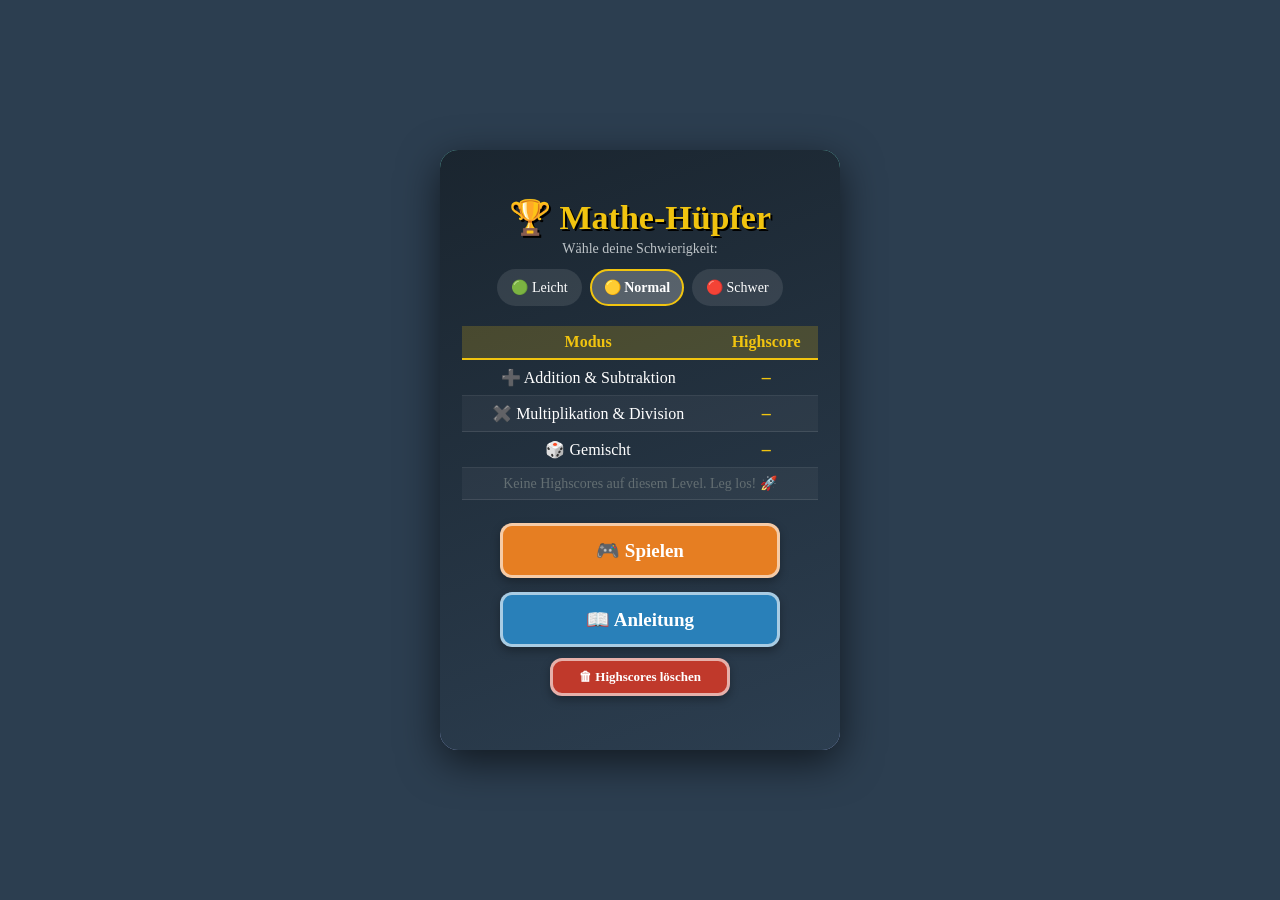
==== mathe_hüpfer/index.html @ 477cc4c4 "Update index.html" ====
<!DOCTYPE html>
<html lang="de">
<head>
    <meta charset="UTF-8">
    <meta name="viewport" content="width=device-width, initial-scale=1.0, maximum-scale=1.0, user-scalable=no">
    <meta name="theme-color" content="#f1c40f">
    <meta name="apple-mobile-web-app-capable" content="yes">
    <meta name="apple-mobile-web-app-status-bar-style" content="black-translucent">
    <meta name="apple-mobile-web-app-title" content="Mathe-Hüpfer">
    
    <link rel="manifest" href="manifest.json">
    <link rel="apple-touch-icon" href="mathe_jump.png">
    
    <!-- HIER IST DAS NEUE FAVICON -->
    <link rel="icon" type="image/png" href="mathe_jump.png">
    
    <title>Mathe-Hüpfer</title>
    <!-- ... danach kommt dein <style>-Block ... -->
    <style>
        * { box-sizing: border-box; margin: 0; padding: 0; }
        body {
            background: #2c3e50;
            display: flex; justify-content: center; align-items: center;
            min-height: 100vh;
            font-family: 'Comic Sans MS', cursive;
            touch-action: none; overflow: hidden;
        }
        #app {
            position: relative; width: 400px; height: 600px;
            border-radius: 18px; overflow: hidden;
            box-shadow: 0 12px 40px rgba(0,0,0,0.6);
        }
        canvas {
            position: absolute; top: 0; left: 0;
            background: linear-gradient(to bottom, #74ebd5, #9face6);
        }

        /* ── Seiten ── */
        .page {
            position: absolute; top: 0; left: 0;
            width: 100%; height: 100%;
            display: none; flex-direction: column;
            justify-content: center; align-items: center;
            text-align: center; padding: 22px;
            z-index: 30; color: white;
        }
        .page.active { display: flex; }
        .page-bg { background: linear-gradient(160deg, #1a252f 0%, #2c3e50 100%); }
        .page-overlay { background: rgba(0,0,0,0.88); }

        /* ── Typografie ── */
        h1 { font-size: 34px; color: #f1c40f; text-shadow: 2px 2px 0 #000; margin-bottom: 4px; }
        h2 { font-size: 26px; color: #f1c40f; text-shadow: 2px 2px 0 #000; margin-bottom: 10px; }
        .subtitle { font-size: 14px; color: #bdc3c7; margin-bottom: 12px; }

        /* ── Buttons ── */
        .btn {
            display: block; width: 100%; max-width: 280px;
            padding: 13px 20px; font-size: 19px;
            font-family: inherit; font-weight: bold;
            color: white; border: 3px solid rgba(255,255,255,0.6);
            border-radius: 12px; cursor: pointer; margin: 7px auto;
            box-shadow: 0 4px 10px rgba(0,0,0,0.3);
            transition: transform 0.1s, opacity 0.1s;
        }
        .btn:active { transform: scale(0.95); opacity: 0.85; }
        .btn-green  { background: #27ae60; }
        .btn-blue   { background: #2980b9; }
        .btn-purple { background: #8e44ad; }
        .btn-orange { background: #e67e22; }
        .btn-gray   { background: #636e72; font-size: 15px; padding: 10px 20px; }
        .btn-red    { background: #c0392b; }

        /* ── Schwierigkeitsgrad ── */
        .diff-selector {
            display: flex; justify-content: center; gap: 8px; margin-bottom: 15px;
        }
        .btn-diff {
            background: rgba(255,255,255,0.1); border: 2px solid transparent;
            color: white; padding: 8px 12px; border-radius: 20px; font-family: inherit;
            font-size: 14px; cursor: pointer; transition: 0.2s;
        }
        .btn-diff.active { background: rgba(255,255,255,0.25); border-color: #f1c40f; font-weight: bold; }

        /* ── HUD im Spiel ── */
        #hud {
            position: absolute; top: 0; left: 0; right: 0;
            display: none; justify-content: space-between; align-items: center;
            padding: 8px 14px; z-index: 20;
            background: rgba(0,0,0,0.25);
            color: white; font-size: 16px; font-weight: bold;
            text-shadow: 1px 1px 0 rgba(0,0,0,0.5);
        }
        #hud button {
            background: rgba(0,0,0,0.3); border: 2px solid white;
            color: white; font-family: inherit; font-size: 13px;
            padding: 4px 10px; border-radius: 8px; cursor: pointer;
        }
        #gadgetToast {
            position: absolute; bottom: 14px; left: 50%;
            transform: translateX(-50%);
            font-size: 22px; background: rgba(0,0,0,0.45);
            padding: 5px 16px; border-radius: 20px;
            color: white; white-space: nowrap;
            display: none; z-index: 25;
        }

        /* ── Mainpage Highscore ── */
        .hs-table {
            width: 100%; border-collapse: collapse;
            font-size: 16px; margin: 5px 0 16px 0;
        }
        .hs-table th {
            background: rgba(241,196,15,0.2);
            color: #f1c40f; padding: 7px; border-bottom: 2px solid #f1c40f;
        }
        .hs-table td { padding: 7px 5px; border-bottom: 1px solid rgba(255,255,255,0.1); }
        .hs-table tr:nth-child(even) td { background: rgba(255,255,255,0.04); }
        .hs-rank { color: #f1c40f; font-weight: bold; font-size: 18px; }
        .no-score { color: #636e72; font-size: 14px; padding: 10px 0; }

        /* ── Anleitung ── */
        .rule-box {
            background: rgba(255,255,255,0.08);
            border-radius: 10px; padding: 10px 14px;
            margin: 6px 0; font-size: 14px; line-height: 1.75;
            text-align: left; width: 100%;
        }
        .rule-box b { color: #f1c40f; }
        .gadget-grid {
            display: grid; grid-template-columns: 1fr 1fr;
            gap: 3px 10px; font-size: 13px; margin-top: 5px;
        }
    </style>
</head>
<body>
<div id="app">
    <canvas id="gameCanvas" width="400" height="600"></canvas>

    <!-- ═══════════════════════════════
         SEITE 1 – MAINPAGE / HIGHSCORE
    ═══════════════════════════════ -->
    <div id="pageMain" class="page page-bg active">
        <h1>🏆 Mathe-Hüpfer</h1>
        <p class="subtitle">Wähle deine Schwierigkeit:</p>

        <!-- SCHWIERIGKEITS-WAHL -->
        <div class="diff-selector">
            <button id="btnEasy" class="btn-diff" onclick="changeDiff('easy')">🟢 Leicht</button>
            <button id="btnNormal" class="btn-diff active" onclick="changeDiff('normal')">🟡 Normal</button>
            <button id="btnHard" class="btn-diff" onclick="changeDiff('hard')">🔴 Schwer</button>
        </div>

        <table class="hs-table">
            <thead>
                <tr>
                    <th>Modus</th>
                    <th>Highscore</th>
                </tr>
            </thead>
            <tbody id="hsBody"></tbody>
        </table>

        <button class="btn btn-orange" onclick="showPage('pageMenu')">🎮 Spielen</button>
        <button class="btn btn-blue"   onclick="showPage('pageHelp')">📖 Anleitung</button>
        <button class="btn btn-red"    onclick="clearHighscores()" style="font-size:13px;padding:8px;max-width:180px;margin-top:4px;">🗑 Highscores löschen</button>
    </div>

    <!-- ═══════════════════════════════
         SEITE 2 – MODUS-AUSWAHL
    ═══════════════════════════════ -->
    <div id="pageMenu" class="page page-overlay">
        <h2>Was möchtest<br>du üben?</h2>
        <button class="btn btn-green"  onclick="startGame('addsub')">➕ Addition &amp; Subtraktion</button>
        <button class="btn btn-blue"   onclick="startGame('muldiv')">✖️ Multiplikation &amp; Division</button>
        <button class="btn btn-purple" onclick="startGame('mixed')">🎲 Gemischt</button>
        <button class="btn btn-gray"   onclick="showPage('pageMain')">⬅ Zurück</button>
    </div>

    <!-- ═══════════════════════════════
         SEITE 3 – ANLEITUNG
    ═══════════════════════════════ -->
    <div id="pageHelp" class="page page-overlay">
        <h2>📖 Spielanleitung</h2>
        <div class="rule-box">
            <b>So geht's:</b><br>
            Hüpfe auf die Plattform mit der <b>richtigen Antwort</b>!<br>
            Falsche Plattformen <b>brechen weg</b>.<br>
            ⬅️ ➡️ Tasten oder Finger zum Steuern.
        </div>
        <div class="rule-box">
            <b>Gadgets:</b>
            <div class="gadget-grid">
                <div>🚀 Rakete – hoch fliegen</div>
                <div>🌀 Feder – Riesensprung</div>
                <div>🛡️ Schild – ein Fehler ok</div>
                <div>⭐ Stern – 2× Punkte</div>
                <div>❄️ Zeitlupe – mehr Zeit</div>
                <div>⚠️ Gadgets auf <b>falschen</b> Plattformen gehen verloren!</div>
            </div>
        </div>
        <div class="rule-box" style="font-size:13px;">
            <b>Wolken ☁️</b> sind sichere Plattformen ohne Rechnung.<br>
            <b>Schutzschild 🛡️</b> rettet dich einmal vor einer falschen Plattform.
        </div>
        <button class="btn btn-gray" onclick="showPage('pageMain')">⬅ Zurück</button>
    </div>

    <!-- ═══════════════════════════════
         SEITE 4 – SPIEL HUD
    ═══════════════════════════════ -->
    <div id="hud">
        <button onclick="pauseToMain()">⬅ Menü</button>
        <span id="hudScore">Höhe: 0</span>
        <span id="hudHigh">⭐ 0</span>
    </div>
    <div id="gadgetToast"></div>

    <!-- ═══════════════════════════════
         SEITE 5 – GAME OVER
    ═══════════════════════════════ -->
    <div id="pageGameOver" class="page page-overlay" style="display:none;">
        <h2 style="color:#e74c3c;">Oh nein! 😢</h2>
        <p style="font-size:15px;color:#bdc3c7;">Die Plattform ist zerbrochen.</p>
        <p id="goScore" style="font-size:28px;font-weight:bold;margin:10px 0;">Höhe: 0</p>
        <p id="goHigh"  style="font-size:16px;color:#f1c40f;margin-bottom:14px;"></p>
        <button class="btn btn-orange" onclick="restartGame()">🔄 Nochmal</button>
        <button class="btn btn-gray"   onclick="pauseToMain()">⬅ Zum Menü</button>
    </div>
</div>

<script>
// ══════════════════════════════════════════════
// PWA Service Worker registrieren
// ══════════════════════════════════════════════
if('serviceWorker' in navigator) {
    navigator.serviceWorker.register('./sw.js').catch(()=>{});
}

// ══════════════════════════════════════════════
// PHYSIK & SCHWIERIGKEIT
// ══════════════════════════════════════════════
const DIFF_SETTINGS = {
    easy:   { g: 0.25, j: -9,   s: -15, r: -18, ms: 8 },    // Entspricht dem alten "Schwer"
    normal: { g: 0.35, j: -10.5, s: -17, r: -22, ms: 10 },  // Schön knackig
    hard:   { g: 0.45, j: -12,   s: -19, r: -26, ms: 12 }   // Sehr schnell!
};

let currentDifficulty = 'normal';
let BASE_GRAVITY = DIFF_SETTINGS.normal.g;
let JUMP = DIFF_SETTINGS.normal.j;
let SPRING = DIFF_SETTINGS.normal.s;
let ROCKET_SPD = DIFF_SETTINGS.normal.r;
let MOVE_SPEED = DIFF_SETTINGS.normal.ms;

function changeDiff(diff) {
    currentDifficulty = diff;
    document.querySelectorAll('.btn-diff').forEach(b => b.classList.remove('active'));
    document.getElementById('btn' + diff.charAt(0).toUpperCase() + diff.slice(1)).classList.add('active');
    
    BASE_GRAVITY = DIFF_SETTINGS[diff].g;
    JUMP = DIFF_SETTINGS[diff].j;
    SPRING = DIFF_SETTINGS[diff].s;
    ROCKET_SPD = DIFF_SETTINGS[diff].r;
    MOVE_SPEED = DIFF_SETTINGS[diff].ms;

    renderHighscores();
}

// ══════════════════════════════════════════════
// NAVIGATION
// ══════════════════════════════════════════════
const PAGES = ['pageMain','pageMenu','pageHelp'];
function showPage(id) {
    PAGES.forEach(p => {
        const el = document.getElementById(p);
        el.style.display = 'none';
        el.classList.remove('active');
    });
    const target = document.getElementById(id);
    target.style.display = 'flex';
    target.classList.add('active');
    if(id === 'pageMain') renderHighscores();
}

// ══════════════════════════════════════════════
// HIGHSCORE (mit Schwierigkeitsgrad!)
// ══════════════════════════════════════════════
const HS_MODES = {
    addsub: '➕ Addition & Subtraktion',
    muldiv: '✖️ Multiplikation & Division',
    mixed:  '🎲 Gemischt'
};
function getHS(mode, diff) { return parseInt(localStorage.getItem(`hs_${mode}_${diff}`)||'0'); }
function setHS(mode, diff, val) { localStorage.setItem(`hs_${mode}_${diff}`, val); }

function renderHighscores() {
    const tbody = document.getElementById('hsBody');
    tbody.innerHTML = '';
    let any = false;
    const medals = ['🥇','🥈','🥉'];
    let i = 0;

    Object.entries(HS_MODES).forEach(([mode, label]) => {
        const hs = getHS(mode, currentDifficulty);
        const tr = document.createElement('tr');
        tr.innerHTML = `
            <td>${label}</td>
            <td class="hs-rank">${hs > 0 ? medals[i]+' '+hs : '–'}</td>`;
        tbody.appendChild(tr);
        if(hs > 0) any = true;
        i++;
    });
    if(!any) {
        const tr = document.createElement('tr');
        tr.innerHTML = `<td colspan="2" class="no-score">Keine Highscores auf diesem Level. Leg los! 🚀</td>`;
        tbody.appendChild(tr);
    }
}

function clearHighscores() {
    if(confirm('Alle Highscores auf allen Schwierigkeiten wirklich löschen?')) {
        Object.keys(HS_MODES).forEach(mode => {
            ['easy','normal','hard'].forEach(diff => localStorage.removeItem(`hs_${mode}_${diff}`));
        });
        renderHighscores();
    }
}

// ══════════════════════════════════════════════
// AUDIO
// ══════════════════════════════════════════════
const audioCtx = new (window.AudioContext || window.webkitAudioContext)();
function playSound(type) {
    if(audioCtx.state==='suspended') audioCtx.resume();
    const osc=audioCtx.createOscillator(), gain=audioCtx.createGain();
    osc.connect(gain); gain.connect(audioCtx.destination);
    const t=audioCtx.currentTime;
    const s=(o,f0,f1,dur,wave='sine',vol=0.2)=>{
        osc.type=wave;osc.frequency.setValueAtTime(f0,t);
        osc.frequency.exponentialRampToValueAtTime(f1,t+dur);
        gain.gain.setValueAtTime(vol,t);gain.gain.exponentialRampToValueAtTime(0.01,t+dur);
        osc.start();osc.stop(t+dur);
    };
    if(type==='jump')   s('sine',400,800,0.1);
    else if(type==='break')  s('sawtooth',150,30,0.2,undefined,0.3);
    else if(type==='spring') s('square',300,900,0.3);
    else if(type==='rocket') s('sawtooth',100,600,1.2,undefined,0.4);
    else if(type==='shield') s('sine',500,900,0.3);
    else if(type==='star')   s('sine',800,1200,0.15);
    else if(type==='slow')   { osc.type='sine';osc.frequency.setValueAtTime(300,t);osc.frequency.linearRampToValueAtTime(100,t+0.5);gain.gain.setValueAtTime(0.2,t);gain.gain.exponentialRampToValueAtTime(0.01,t+0.5);osc.start();osc.stop(t+0.5);}
}

// ══════════════════════════════════════════════
// SPIEL
// ══════════════════════════════════════════════
const canvas = document.getElementById('gameCanvas');
const ctx = canvas.getContext('2d');
const hud = document.getElementById('hud');
const hudScore = document.getElementById('hudScore');
const hudHigh = document.getElementById('hudHigh');
const toast = document.getElementById('gadgetToast');
const pageGO = document.getElementById('pageGameOver');

let gameRunning=false, currentMode='mixed';
let score=0, highScore=0;
let multi=1, shield=false, slow=false, slowT=0, starT=0;
let player={x:200,y:300,r:12,vy:0,state:'normal',timer:0};
let targetX=200, platforms=[];
const PW=90, PH=50; // Platform Width/Height

// Farbpalette für bunte Plattformen
const COLORS = [
    { fill: '#ffb8b8', stroke: '#e84118' }, // Pastellrot / Dunkelrot
    { fill: '#c7ecee', stroke: '#0984e3' }, // Pastellblau / Dunkelblau
    { fill: '#badc58', stroke: '#6ab04c' }, // Pastellgrün / Dunkelgrün
    { fill: '#f8c291', stroke: '#e55039' }, // Pastellorange / Orange
    { fill: '#e056fd', stroke: '#be2edd' }, // Pastelllila / Dunkellila
    { fill: '#f6e58d', stroke: '#f0932b' }  // Pastellgelb / Senfgelb
];

const GADGETS=[
    {id:'rocket',emoji:'🚀',chance:0.06},
    {id:'spring',emoji:'🌀',chance:0.12},
    {id:'shield',emoji:'🛡️',chance:0.10},
    {id:'star',  emoji:'⭐',chance:0.08},
    {id:'slow',  emoji:'❄️',chance:0.08},
];
function pickGadget(){let r=Math.random(),acc=0;for(let g of GADGETS){acc+=g.chance;if(r<acc)return g.id;}return null;}
function rnd(a,b){return Math.floor(Math.random()*(b-a+1))+a;}

function genProblem(){
    let a,b,ans,eq,op;
    const ops=currentMode==='addsub'?['+','-']:currentMode==='muldiv'?['*','÷']:['+','-','*','÷'];
    op=ops[Math.floor(Math.random()*ops.length)];
    if(op==='+'){a=rnd(10,50);b=rnd(10,50);ans=a+b;eq=`${a} + ${b}`;}
    else if(op==='-'){a=rnd(20,100);b=rnd(5,a-1);ans=a-b;eq=`${a} - ${b}`;}
    else if(op==='*'){a=rnd(2,10);b=rnd(2,10);ans=a*b;eq=`${a} × ${b}`;}
    else{b=rnd(2,10);ans=rnd(2,10);a=b*ans;eq=`${a} ÷ ${b}`;}
    let w;do{w=ans+rnd(1,5)*(Math.random()>0.5?1:-1);}while(w<0||w===ans);
    return{eq,ans,w};
}

function createFloor(y){
    if(Math.random()<0.15){
        platforms.push({x:rnd(80,230),y,type:'cloud',item:null});
    } else {
        const p=genProblem();
        const opts=[p.ans,p.w].sort(()=>Math.random()-0.5);
        const x1=rnd(10,110), x2=rnd(200,300);
        
        // Zufällige Farbe für diese Ebene wählen (beide Plattformen bekommen die gleiche Farbe)
        const colorStyle = COLORS[Math.floor(Math.random() * COLORS.length)];
        
        platforms.push({x:x1,y,type:'math',correct:opts[0]===p.ans,eq:p.eq,ans:opts[0],broken:false,item:pickGadget(), color: colorStyle});
        platforms.push({x:x2,y,type:'math',correct:opts[1]===p.ans,eq:p.eq,ans:opts[1],broken:false,item:pickGadget(), color: colorStyle});
    }
}

function initPlatforms(){
    platforms=[];
    platforms.push({x:155,y:550,type:'cloud',item:null});
    for(let i=1;i<7;i++) createFloor(550-i*115);
}

function showToast(txt){
    toast.innerText=txt; toast.style.display='block';
    clearTimeout(toast._t);
    toast._t=setTimeout(()=>toast.style.display='none',2000);
}

function activateGadget(id){
    if(id==='rocket'){playSound('rocket');player.state='rocket';player.timer=80;showToast('🚀 Rakete!');}
    else if(id==='spring'){playSound('spring');player.vy=SPRING;showToast('🌀 Superfeder!');}
    else if(id==='shield'){playSound('shield');shield=true;showToast('🛡️ Schutzschild!');}
    else if(id==='star'){playSound('star');multi=2;starT=300;showToast('⭐ 2× Punkte!');}
    else if(id==='slow'){playSound('slow');slow=true;slowT=180;showToast('❄️ Zeitlupe!');}
}

// Tastatur & Touch
const keys={};
window.addEventListener('keydown',e=>keys[e.key]=true);
window.addEventListener('keyup',e=>keys[e.key]=false);
canvas.addEventListener('mousemove',e=>{targetX=e.clientX-canvas.getBoundingClientRect().left;});
canvas.addEventListener('touchmove',e=>{e.preventDefault();targetX=e.touches[0].clientX-canvas.getBoundingClientRect().left;},{passive:false});

let rawHeight = 0; 

function update(){
    if(!gameRunning) return;
    const gravity = slow ? BASE_GRAVITY*0.45 : BASE_GRAVITY;
    const ms      = slow ? MOVE_SPEED*0.6 : MOVE_SPEED;

    if(keys['ArrowLeft']||keys['a'])  targetX -= ms;
    if(keys['ArrowRight']||keys['d']) targetX += ms;

    if(slowT>0){slowT--;if(slowT<=0)slow=false;}
    if(starT>0){starT--;if(starT<=0)multi=1;}

    if(player.state==='rocket'){
        player.vy=ROCKET_SPD; player.timer--;
        if(player.timer<=0){player.state='normal';player.vy=JUMP;}
    } else {
        player.vy+=gravity;
    }

    player.x += (targetX-player.x)*0.2;
    if(player.x > canvas.width+player.r){player.x=-player.r; targetX=player.x;}
    if(player.x < -player.r){player.x=canvas.width+player.r; targetX=player.x;}
    player.y += player.vy;

    // Kollision
    if(player.vy>0 && player.state!=='rocket'){
        let hit=null;
        for(const p of platforms){
            if(p.broken) continue;
            const onX = player.x > p.x-(player.r/2) && player.x < p.x+PW+(player.r/2);
            const onY = player.y+player.r >= p.y && player.y+player.r <= p.y+18;
            if(onX&&onY){hit=p;break;}
        }
        if(hit){
            if(hit.type==='cloud'||hit.correct){
                if(hit.item){activateGadget(hit.item);hit.item=null;}
                else{playSound('jump');player.vy=JUMP;}
                player.y=hit.y-player.r;
            } else {
                if(shield){
                    shield=false;playSound('shield');
                    player.vy=JUMP;player.y=hit.y-player.r;
                    hit.broken=true;showToast('🛡️ Schutzschild benutzt!');
                } else {
                    playSound('break');hit.broken=true;
                }
            }
        }
    }

    // Kamera scrollt wenn Spieler über Mitte
    const mid = canvas.height/2;
    if(player.y < mid){
        const diff = mid - player.y;
        player.y = mid;
        rawHeight += diff;
        score = Math.floor(rawHeight / 20) * multi;
        hudScore.innerText = 'Höhe: '+score;
        if(score > highScore) {
            highScore = score;
            hudHigh.innerText = '⭐ '+highScore;
        }
        platforms.forEach(p=>p.y+=diff);
    }

    platforms = platforms.filter(p=>p.y < canvas.height+60);
    if(platforms[platforms.length-1].y > 100) createFloor(platforms[platforms.length-1].y-115);

    // Game Over
    if(player.y > canvas.height){
        gameRunning=false;
        const prev = getHS(currentMode, currentDifficulty);
        if(score > prev) setHS(currentMode, currentDifficulty, score);
        document.getElementById('goScore').innerText = 'Erreichte Höhe: '+score;
        document.getElementById('goHigh').innerText  = score>prev ? '🎉 Neuer Highscore!' : 'Highscore: '+Math.max(score,prev);
        pageGO.style.display='flex';
        hud.style.display='none';
        toast.style.display='none';
    }
}

function drawGadgetIcon(p){
    if(!p.item) return;
    const g=GADGETS.find(g=>g.id===p.item);
    if(!g) return;
    ctx.font='17px serif'; ctx.textAlign='center';
    ctx.fillText(g.emoji, p.x+PW/2, p.y-6);
}

function draw(){
    ctx.clearRect(0,0,canvas.width,canvas.height);

    if(slow){ctx.fillStyle='rgba(100,180,255,0.07)';ctx.fillRect(0,0,canvas.width,canvas.height);}
    if(shield){ctx.strokeStyle='rgba(255,215,0,0.55)';ctx.lineWidth=8;ctx.strokeRect(4,4,canvas.width-8,canvas.height-8);}
    if(multi>1){ctx.strokeStyle='rgba(255,140,0,0.55)';ctx.lineWidth=8;ctx.strokeRect(4,4,canvas.width-8,canvas.height-8);}

    for(const p of platforms){
        if(p.broken){
            ctx.fillStyle='rgba(231,76,60,0.45)';
            ctx.fillRect(p.x,p.y+10,PW/2-2,PH);
            ctx.fillRect(p.x+PW/2+2,p.y+20,PW/2-2,PH);
            continue;
        }
        if(p.type==='cloud'){
            ctx.fillStyle='rgba(255,255,255,0.92)';
            ctx.beginPath();
            ctx.arc(p.x+15,p.y+20,18,0,Math.PI*2);
            ctx.arc(p.x+45,p.y+10,22,0,Math.PI*2);
            ctx.arc(p.x+75,p.y+20,18,0,Math.PI*2);
            ctx.fill();
        } else {
            // Nutze die Farbe aus dem Plattform-Objekt
            ctx.fillStyle = p.color ? p.color.fill : '#f8c291';
            ctx.beginPath();
            if(ctx.roundRect)ctx.roundRect(p.x,p.y,PW,PH,8); else ctx.rect(p.x,p.y,PW,PH);
            ctx.fill();
            ctx.lineWidth=3; 
            ctx.strokeStyle = p.color ? p.color.stroke : '#e55039'; 
            ctx.stroke();
            
            // Textfarbe bleibt dunkel für guten Kontrast
            ctx.fillStyle='#2c3e50'; ctx.font='bold 15px Comic Sans MS'; ctx.textAlign='center';
            ctx.fillText(p.eq, p.x+PW/2, p.y+19);
            // Ergebnis in der entsprechenden Rand-Farbe oder dunkelrot
            ctx.fillStyle= p.color ? p.color.stroke : '#c0392b'; 
            ctx.font='bold 19px Comic Sans MS';
            ctx.fillText('= '+p.ans, p.x+PW/2, p.y+41);
        }
        drawGadgetIcon(p);
    }

    if(gameRunning){
        if(shield){
            ctx.beginPath();ctx.arc(player.x,player.y,player.r+9,0,Math.PI*2);
            ctx.fillStyle='rgba(255,215,0,0.22)';ctx.fill();
            ctx.strokeStyle='gold';ctx.lineWidth=2;ctx.stroke();
        }
        if(multi>1){
            ctx.beginPath();ctx.arc(player.x,player.y,player.r+9,0,Math.PI*2);
            ctx.fillStyle='rgba(255,140,0,0.22)';ctx.fill();
        }
        ctx.fillStyle = player.state==='rocket' ? '#f1c40f' : '#38ada9';
        ctx.beginPath();ctx.arc(player.x,player.y,player.r,0,Math.PI*2);ctx.fill();
        ctx.lineWidth=2;ctx.strokeStyle='#fff';ctx.stroke();
        if(player.state==='rocket'){
            ctx.fillStyle='#e55039';ctx.beginPath();
            ctx.moveTo(player.x-6,player.y+player.r);
            ctx.lineTo(player.x, player.y+player.r+rnd(14,24));
            ctx.lineTo(player.x+6,player.y+player.r);ctx.fill();
        }
    }
    requestAnimationFrame(()=>{update();draw();});
}

// ══════════════════════════════════════════════
// SPIELSTEUERUNG
// ══════════════════════════════════════════════
function startGame(mode){
    if(audioCtx.state==='suspended') audioCtx.resume();
    currentMode = mode;
    highScore   = getHS(mode, currentDifficulty);
    PAGES.forEach(p=>document.getElementById(p).style.display='none');
    pageGO.style.display='none';
    hud.style.display='flex';
    hudHigh.innerText='⭐ '+highScore;
    rawHeight=0; score=0; multi=1; shield=false; slow=false; slowT=0; starT=0;
    player={x:200,y:300,r:12,vy:0,state:'normal',timer:0};
    targetX=200;
    for(let k in keys) keys[k]=false;
    initPlatforms();
    gameRunning=true;
}

function restartGame(){
    pageGO.style.display='none';
    startGame(currentMode);
}

function pauseToMain(){
    gameRunning=false;
    hud.style.display='none';
    pageGO.style.display='none';
    toast.style.display='none';
    showPage('pageMain');
}

document.body.addEventListener('click',()=>{if(audioCtx.state==='suspended')audioCtx.resume();},{once:true});
document.body.addEventListener('touchstart',()=>{if(audioCtx.state==='suspended')audioCtx.resume();},{once:true});

// Init
changeDiff('normal'); // Startet standardmäßig auf "Normal"
draw();
</script>
</body>
</html>
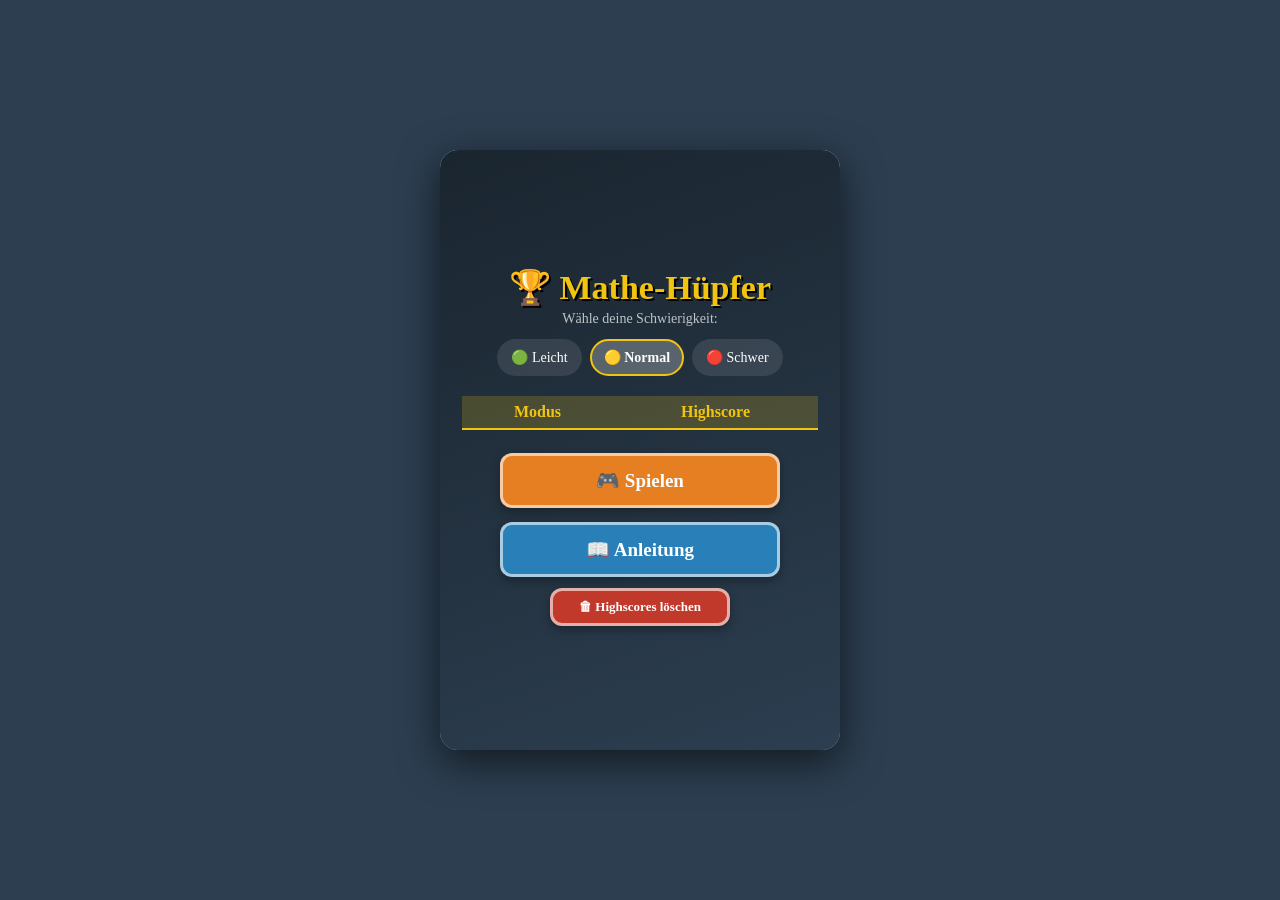
==== commit 293af214: "Update index.html" ====
--- a/mathe_hüpfer/index.html
+++ b/mathe_hüpfer/index.html
@@ -241,9 +241,9 @@
 // PHYSIK & SCHWIERIGKEIT
 // ══════════════════════════════════════════════
 const DIFF_SETTINGS = {
-    easy:   { g: 0.25, j: -9,   s: -15, r: -18, ms: 8 },    // Entspricht dem alten "Schwer"
-    normal: { g: 0.35, j: -10.5, s: -17, r: -22, ms: 10 },  // Schön knackig
-    hard:   { g: 0.45, j: -12,   s: -19, r: -26, ms: 12 }   // Sehr schnell!
+    easy:   { g: 0.15, j: -7,  s: -11.5, r: -12, ms: 5 },    // Entspricht dem alten "Schwer"
+    normal: { g: 0.20, j: -8,  s: -13.5, r: -15, ms: 6.5 }  // Schön knackig
+    hard:   { g: 0.35, j: -10.5, s: -17, r: -22, ms: 10 }   // Sehr schnell!
 };
 
 let currentDifficulty = 'normal';
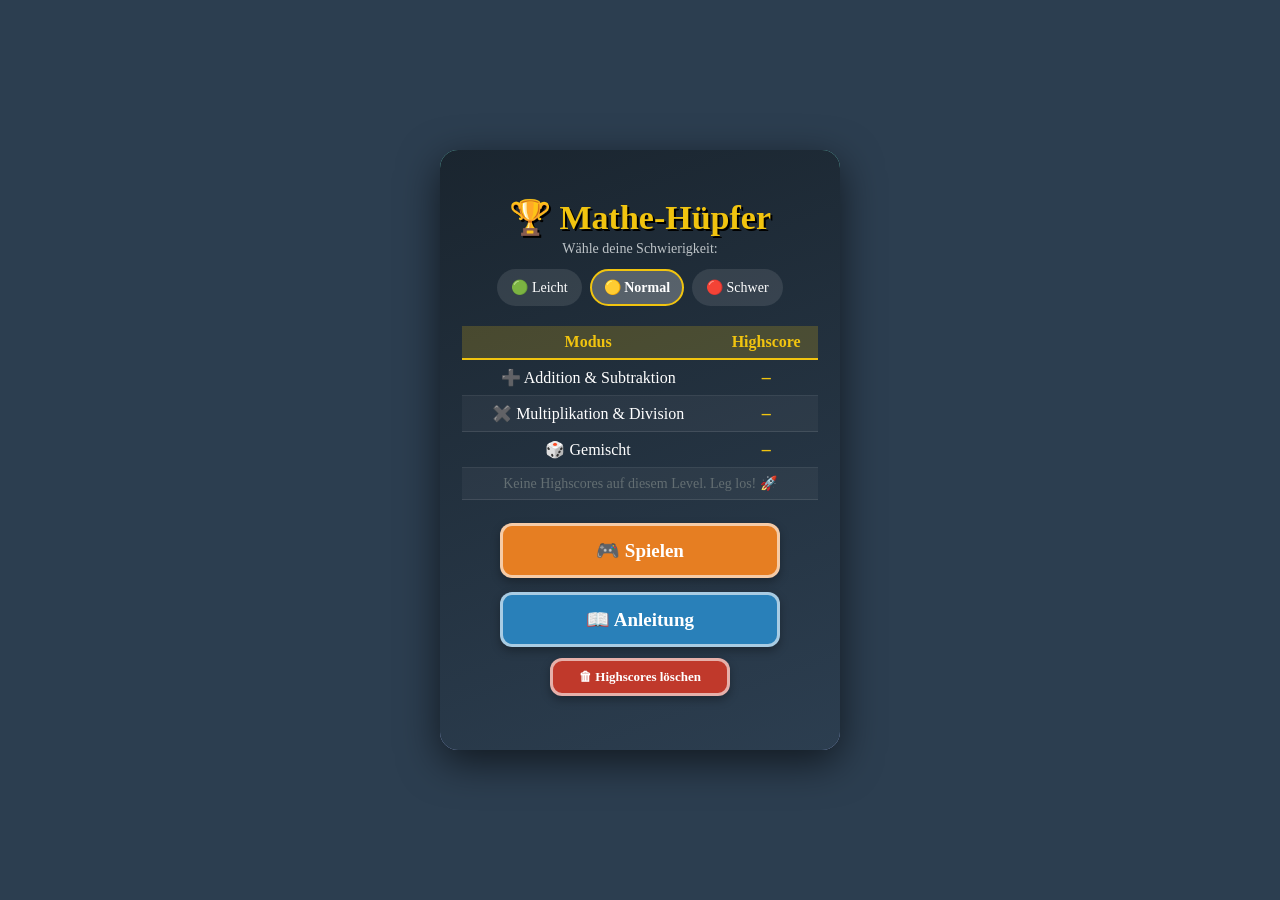
==== commit 48964ab2: "Update index.html" ====
--- a/mathe_hüpfer/index.html
+++ b/mathe_hüpfer/index.html
@@ -242,7 +242,7 @@
 // ══════════════════════════════════════════════
 const DIFF_SETTINGS = {
     easy:   { g: 0.15, j: -7,  s: -11.5, r: -12, ms: 5 },    // Entspricht dem alten "Schwer"
-    normal: { g: 0.20, j: -8,  s: -13.5, r: -15, ms: 6.5 }  // Schön knackig
+    normal: { g: 0.20, j: -8,  s: -13.5, r: -15, ms: 6.5 },  // Schön knackig
     hard:   { g: 0.35, j: -10.5, s: -17, r: -22, ms: 10 }   // Sehr schnell!
 };
 
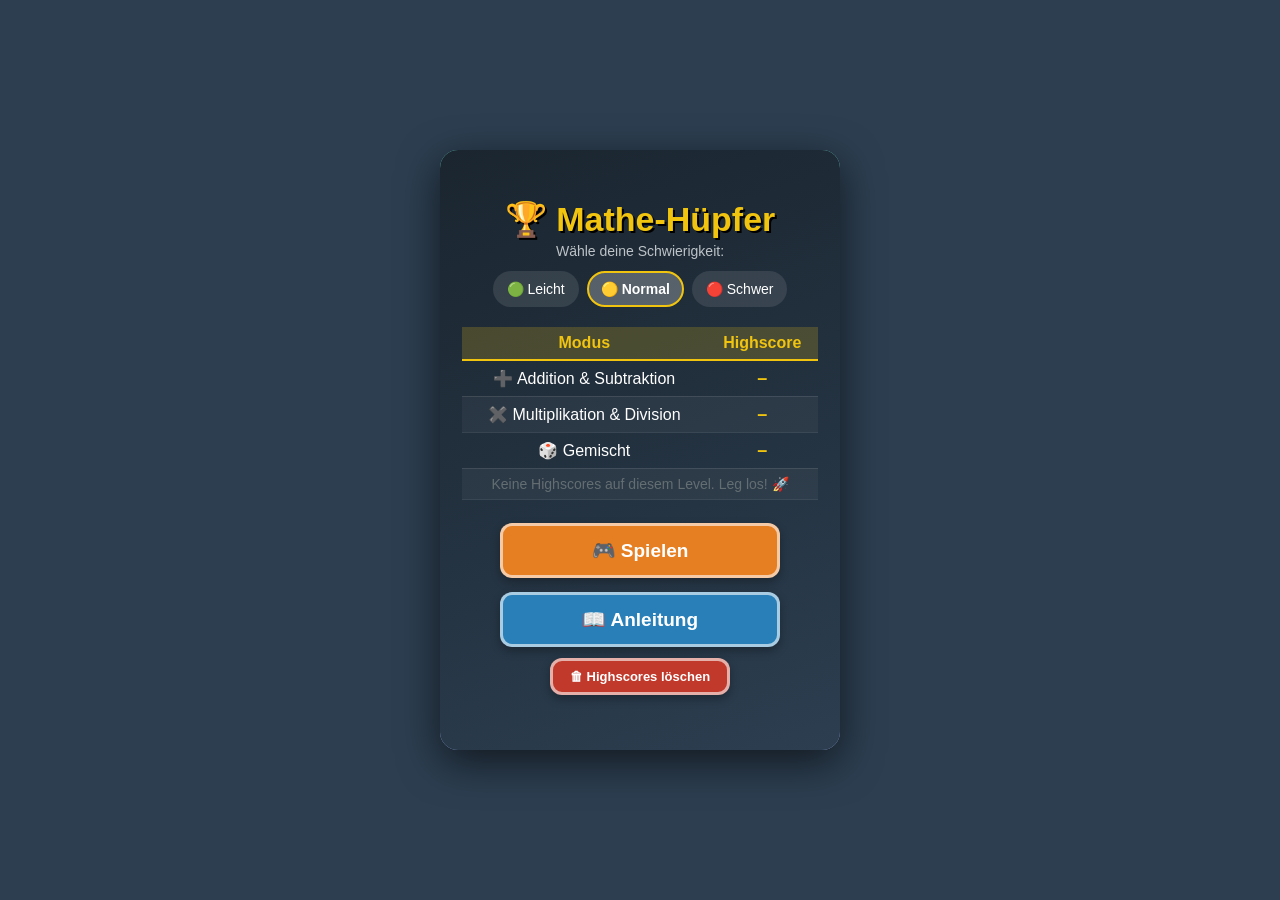
==== commit 2af8d229: "Update index.html" ====
--- a/mathe_hüpfer/index.html
+++ b/mathe_hüpfer/index.html
@@ -22,7 +22,7 @@
             background: #2c3e50;
             display: flex; justify-content: center; align-items: center;
             min-height: 100vh;
-            font-family: 'Comic Sans MS', cursive;
+            font-family: 'Comic Sans MS', 'Chalkboard SE', 'Marker Felt', 'Comic Neue', sans-serif;
             touch-action: none; overflow: hidden;
         }
         #app {
@@ -566,11 +566,11 @@
             ctx.stroke();
             
             // Textfarbe bleibt dunkel für guten Kontrast
-            ctx.fillStyle='#2c3e50'; ctx.font='bold 15px Comic Sans MS'; ctx.textAlign='center';
+            ctx.fillStyle='#2c3e50'; ctx.font="bold 15px 'Comic Sans MS', 'Chalkboard SE', 'Marker Felt', sans-serif"; ctx.textAlign='center';
             ctx.fillText(p.eq, p.x+PW/2, p.y+19);
             // Ergebnis in der entsprechenden Rand-Farbe oder dunkelrot
             ctx.fillStyle= p.color ? p.color.stroke : '#c0392b'; 
-            ctx.font='bold 19px Comic Sans MS';
+            ctx.font="bold 19px 'Comic Sans MS', 'Chalkboard SE', 'Marker Felt', sans-serif";
             ctx.fillText('= '+p.ans, p.x+PW/2, p.y+41);
         }
         drawGadgetIcon(p);
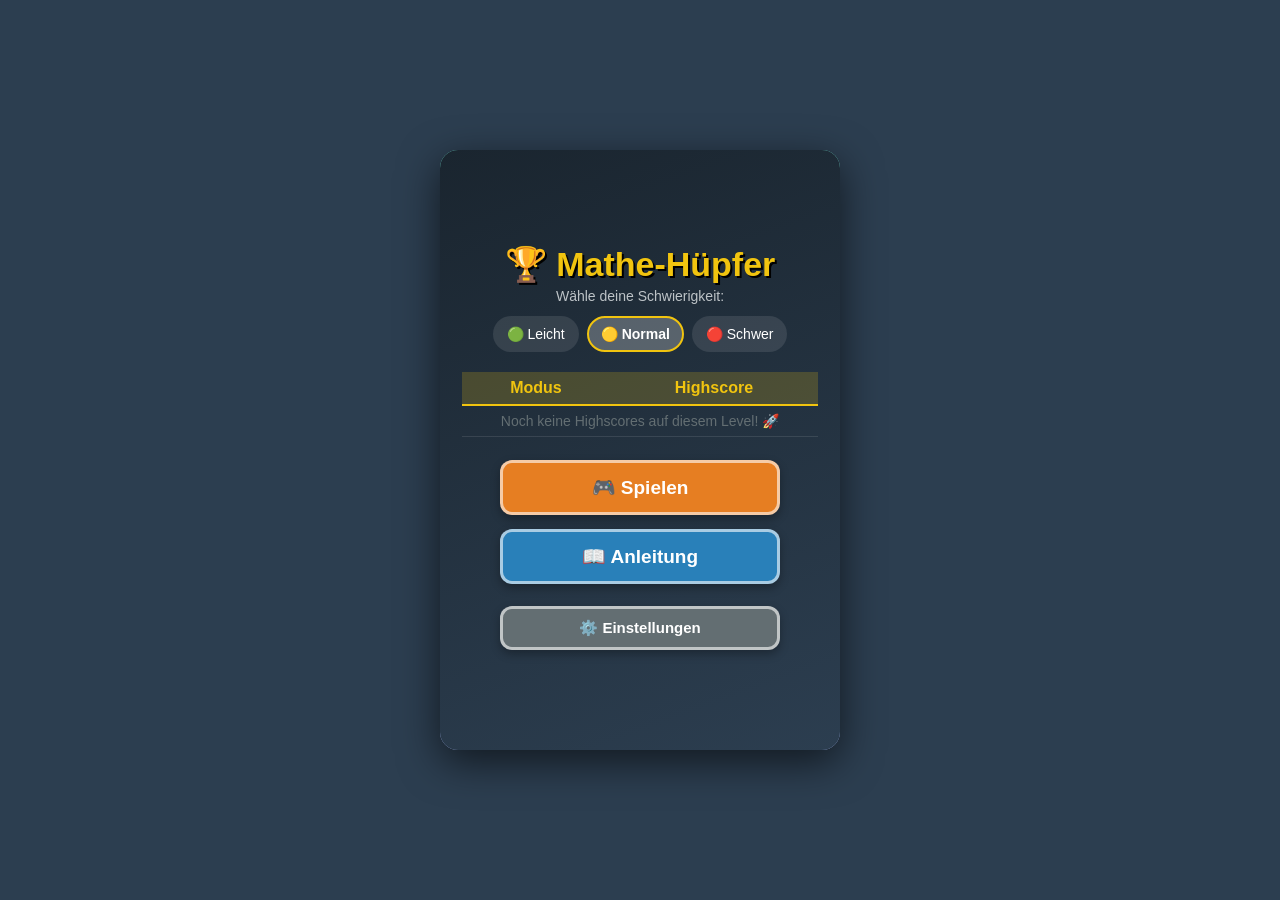
==== commit 8f34ed3f: "Update index.html" ====
--- a/mathe_hüpfer/index.html
+++ b/mathe_hüpfer/index.html
@@ -7,15 +7,10 @@
     <meta name="apple-mobile-web-app-capable" content="yes">
     <meta name="apple-mobile-web-app-status-bar-style" content="black-translucent">
     <meta name="apple-mobile-web-app-title" content="Mathe-Hüpfer">
-    
     <link rel="manifest" href="manifest.json">
     <link rel="apple-touch-icon" href="mathe_jump.png">
-    
-    <!-- HIER IST DAS NEUE FAVICON -->
     <link rel="icon" type="image/png" href="mathe_jump.png">
-    
     <title>Mathe-Hüpfer</title>
-    <!-- ... danach kommt dein <style>-Block ... -->
     <style>
         * { box-sizing: border-box; margin: 0; padding: 0; }
         body {
@@ -82,6 +77,11 @@
         }
         .btn-diff.active { background: rgba(255,255,255,0.25); border-color: #f1c40f; font-weight: bold; }
 
+        /* ── Slider für Einstellungen ── */
+        .slider-container { width: 100%; margin-bottom: 25px; text-align: left; }
+        .slider-container label { font-size: 18px; font-weight: bold; color: #f1c40f; }
+        input[type=range] { width: 100%; margin-top: 10px; accent-color: #f1c40f; height: 8px; }
+
         /* ── HUD im Spiel ── */
         #hud {
             position: absolute; top: 0; left: 0; right: 0;
@@ -106,14 +106,8 @@
         }
 
         /* ── Mainpage Highscore ── */
-        .hs-table {
-            width: 100%; border-collapse: collapse;
-            font-size: 16px; margin: 5px 0 16px 0;
-        }
-        .hs-table th {
-            background: rgba(241,196,15,0.2);
-            color: #f1c40f; padding: 7px; border-bottom: 2px solid #f1c40f;
-        }
+        .hs-table { width: 100%; border-collapse: collapse; font-size: 16px; margin: 5px 0 16px 0; }
+        .hs-table th { background: rgba(241,196,15,0.2); color: #f1c40f; padding: 7px; border-bottom: 2px solid #f1c40f; }
         .hs-table td { padding: 7px 5px; border-bottom: 1px solid rgba(255,255,255,0.1); }
         .hs-table tr:nth-child(even) td { background: rgba(255,255,255,0.04); }
         .hs-rank { color: #f1c40f; font-weight: bold; font-size: 18px; }
@@ -121,16 +115,11 @@
 
         /* ── Anleitung ── */
         .rule-box {
-            background: rgba(255,255,255,0.08);
-            border-radius: 10px; padding: 10px 14px;
-            margin: 6px 0; font-size: 14px; line-height: 1.75;
-            text-align: left; width: 100%;
+            background: rgba(255,255,255,0.08); border-radius: 10px; padding: 10px 14px;
+            margin: 6px 0; font-size: 14px; line-height: 1.75; text-align: left; width: 100%;
         }
         .rule-box b { color: #f1c40f; }
-        .gadget-grid {
-            display: grid; grid-template-columns: 1fr 1fr;
-            gap: 3px 10px; font-size: 13px; margin-top: 5px;
-        }
+        .gadget-grid { display: grid; grid-template-columns: 1fr 1fr; gap: 3px 10px; font-size: 13px; margin-top: 5px; }
     </style>
 </head>
 <body>
@@ -152,18 +141,13 @@
         </div>
 
         <table class="hs-table">
-            <thead>
-                <tr>
-                    <th>Modus</th>
-                    <th>Highscore</th>
-                </tr>
-            </thead>
+            <thead><tr><th>Modus</th><th>Highscore</th></tr></thead>
             <tbody id="hsBody"></tbody>
         </table>
 
         <button class="btn btn-orange" onclick="showPage('pageMenu')">🎮 Spielen</button>
         <button class="btn btn-blue"   onclick="showPage('pageHelp')">📖 Anleitung</button>
-        <button class="btn btn-red"    onclick="clearHighscores()" style="font-size:13px;padding:8px;max-width:180px;margin-top:4px;">🗑 Highscores löschen</button>
+        <button class="btn btn-gray"   onclick="showPage('pageSettings')" style="margin-top:15px;">⚙️ Einstellungen</button>
     </div>
 
     <!-- ═══════════════════════════════
@@ -183,10 +167,7 @@
     <div id="pageHelp" class="page page-overlay">
         <h2>📖 Spielanleitung</h2>
         <div class="rule-box">
-            <b>So geht's:</b><br>
-            Hüpfe auf die Plattform mit der <b>richtigen Antwort</b>!<br>
-            Falsche Plattformen <b>brechen weg</b>.<br>
-            ⬅️ ➡️ Tasten oder Finger zum Steuern.
+            <b>So geht's:</b><br>Hüpfe auf die Plattform mit der <b>richtigen Antwort</b>!<br>Falsche Plattformen <b>brechen weg</b>.<br>⬅️ ➡️ Tasten oder Finger zum Steuern.
         </div>
         <div class="rule-box">
             <b>Gadgets:</b>
@@ -199,15 +180,30 @@
                 <div>⚠️ Gadgets auf <b>falschen</b> Plattformen gehen verloren!</div>
             </div>
         </div>
-        <div class="rule-box" style="font-size:13px;">
-            <b>Wolken ☁️</b> sind sichere Plattformen ohne Rechnung.<br>
-            <b>Schutzschild 🛡️</b> rettet dich einmal vor einer falschen Plattform.
+        <button class="btn btn-gray" onclick="showPage('pageMain')">⬅ Zurück</button>
+    </div>
+
+    <!-- ═══════════════════════════════
+         SEITE 4 – EINSTELLUNGEN
+    ═══════════════════════════════ -->
+    <div id="pageSettings" class="page page-overlay">
+        <h2>⚙️ Einstellungen</h2>
+        <div class="rule-box" style="padding: 20px;">
+            <div class="slider-container">
+                <label>🎵 Musik Lautstärke</label>
+                <input type="range" id="slideMusic" min="0" max="1" step="0.05" value="0.3">
+            </div>
+            <div class="slider-container">
+                <label>🔊 Effekte Lautstärke</label>
+                <input type="range" id="slideSfx" min="0" max="1" step="0.05" value="0.5">
+            </div>
+            <button class="btn btn-red" onclick="clearHighscores()" style="font-size:14px; padding:10px; margin-top:15px;">🗑 Highscores löschen</button>
         </div>
         <button class="btn btn-gray" onclick="showPage('pageMain')">⬅ Zurück</button>
     </div>
 
     <!-- ═══════════════════════════════
-         SEITE 4 – SPIEL HUD
+         SEITE 5 – SPIEL HUD
     ═══════════════════════════════ -->
     <div id="hud">
         <button onclick="pauseToMain()">⬅ Menü</button>
@@ -217,7 +213,7 @@
     <div id="gadgetToast"></div>
 
     <!-- ═══════════════════════════════
-         SEITE 5 – GAME OVER
+         SEITE 6 – GAME OVER
     ═══════════════════════════════ -->
     <div id="pageGameOver" class="page page-overlay" style="display:none;">
         <h2 style="color:#e74c3c;">Oh nein! 😢</h2>
@@ -230,20 +226,154 @@
 </div>
 
 <script>
-// ══════════════════════════════════════════════
 // PWA Service Worker registrieren
-// ══════════════════════════════════════════════
-if('serviceWorker' in navigator) {
-    navigator.serviceWorker.register('./sw.js').catch(()=>{});
-}
+if('serviceWorker' in navigator) { navigator.serviceWorker.register('./sw.js').catch(()=>{}); }
+
+// ══════════════════════════════════════════════
+// AUDIO ENGINE (EFFEKTE & MUSIK)
+// ══════════════════════════════════════════════
+const audioCtx = new (window.AudioContext || window.webkitAudioContext)();
+
+// Audio-Busse für Musik und SFX
+const musicMaster = audioCtx.createGain();
+const sfxMaster = audioCtx.createGain();
+musicMaster.connect(audioCtx.destination);
+sfxMaster.connect(audioCtx.destination);
+
+// Lade gespeicherte Lautstärken
+let volMusic = parseFloat(localStorage.getItem('mh_vol_music') || '0.25');
+let volSfx   = parseFloat(localStorage.getItem('mh_vol_sfx')   || '0.5');
+musicMaster.gain.value = volMusic;
+sfxMaster.gain.value = volSfx;
+document.getElementById('slideMusic').value = volMusic;
+document.getElementById('slideSfx').value = volSfx;
+
+// Regler-Events
+document.getElementById('slideMusic').addEventListener('input', e => {
+    volMusic = parseFloat(e.target.value);
+    musicMaster.gain.value = volMusic;
+    localStorage.setItem('mh_vol_music', volMusic);
+});
+document.getElementById('slideSfx').addEventListener('change', e => { // 'change' löst aus wenn man loslässt
+    volSfx = parseFloat(e.target.value);
+    sfxMaster.gain.value = volSfx;
+    localStorage.setItem('mh_vol_sfx', volSfx);
+    playSound('jump'); // Test-Sound spielen
+});
+
+// Soundeffekte
+function playSound(type) {
+    if(audioCtx.state==='suspended') return;
+    const osc = audioCtx.createOscillator();
+    const env = audioCtx.createGain();
+    osc.connect(env); env.connect(sfxMaster);
+    const t = audioCtx.currentTime;
+    
+    if(type==='jump'){
+        osc.type='sine'; osc.frequency.setValueAtTime(400,t); osc.frequency.exponentialRampToValueAtTime(800,t+0.1);
+        env.gain.setValueAtTime(0.4,t); env.gain.exponentialRampToValueAtTime(0.01,t+0.1);
+        osc.start(t); osc.stop(t+0.1);
+    }
+    else if(type==='break'){
+        osc.type='sawtooth'; osc.frequency.setValueAtTime(150,t); osc.frequency.exponentialRampToValueAtTime(30,t+0.2);
+        env.gain.setValueAtTime(0.5,t); env.gain.exponentialRampToValueAtTime(0.01,t+0.2);
+        osc.start(t); osc.stop(t+0.2);
+    }
+    else if(type==='spring'){
+        osc.type='square'; osc.frequency.setValueAtTime(300,t); osc.frequency.exponentialRampToValueAtTime(900,t+0.3);
+        env.gain.setValueAtTime(0.3,t); env.gain.exponentialRampToValueAtTime(0.01,t+0.3);
+        osc.start(t); osc.stop(t+0.3);
+    }
+    else if(type==='rocket'){
+        osc.type='sawtooth'; osc.frequency.setValueAtTime(100,t); osc.frequency.linearRampToValueAtTime(600,t+1.2);
+        env.gain.setValueAtTime(0.5,t); env.gain.exponentialRampToValueAtTime(0.01,t+1.2);
+        osc.start(t); osc.stop(t+1.2);
+    }
+    else if(type==='shield'){
+        osc.type='sine'; osc.frequency.setValueAtTime(500,t); osc.frequency.setValueAtTime(900,t+0.2);
+        env.gain.setValueAtTime(0.4,t); env.gain.exponentialRampToValueAtTime(0.01,t+0.3);
+        osc.start(t); osc.stop(t+0.3);
+    }
+    else if(type==='star'){
+        osc.type='sine'; osc.frequency.setValueAtTime(800,t); osc.frequency.exponentialRampToValueAtTime(1200,t+0.15);
+        env.gain.setValueAtTime(0.3,t); env.gain.exponentialRampToValueAtTime(0.01,t+0.15);
+        osc.start(t); osc.stop(t+0.15);
+    }
+}
+
+// ── Hintergrundmusik (Chiptune) ──
+const tuneMenu = [60,64,67,72, 69,65,60,65, 62,65,69,74, 67,64,60,64]; // Entspannt
+const tuneGame = [72,0,67,0, 64,67,72,0, 69,0,65,0, 60,65,69,0];       // Hüpfig
+
+let currentTune = [];
+let tuneIdx = 0;
+let nextNoteTime = 0;
+let musicTimer = null;
+let currentBpm = 100;
+
+function scheduleMusicNote(note, time) {
+    if(note === 0) return;
+    const osc = audioCtx.createOscillator();
+    const env = audioCtx.createGain();
+    osc.type = 'square'; // 8-Bit Retro Sound
+    osc.frequency.value = 440 * Math.pow(2, (note - 69) / 12);
+    
+    env.gain.setValueAtTime(0, time);
+    env.gain.linearRampToValueAtTime(0.15, time + 0.02);
+    env.gain.exponentialRampToValueAtTime(0.001, time + 0.15);
+    
+    osc.connect(env);
+    env.connect(musicMaster);
+    osc.start(time);
+    osc.stop(time + 0.2);
+}
+
+function musicScheduler() {
+    while(nextNoteTime < audioCtx.currentTime + 0.1) {
+        scheduleMusicNote(currentTune[tuneIdx], nextNoteTime);
+        const secPerBeat = 60.0 / currentBpm;
+        nextNoteTime += 0.25 * secPerBeat; // 16tel Noten
+        tuneIdx = (tuneIdx + 1) % currentTune.length;
+    }
+    musicTimer = setTimeout(musicScheduler, 25);
+}
+
+function startMusic(tune, bpm) {
+    clearTimeout(musicTimer);
+    if(audioCtx.state === 'suspended') return; 
+    currentTune = tune;
+    currentBpm = bpm;
+    tuneIdx = 0;
+    nextNoteTime = audioCtx.currentTime + 0.05;
+    musicScheduler();
+}
+
+function stopMusic() { clearTimeout(musicTimer); }
+
+// Audio muss durch User-Klick gestartet werden (Browser-Richtlinie)
+let audioInit = false;
+function initAudio() {
+    if(audioInit) return;
+    audioInit = true;
+    if(audioCtx.state === 'suspended') audioCtx.resume();
+    if(!gameRunning) startMusic(tuneMenu, 90);
+}
+window.addEventListener('pointerdown', initAudio, {once:true});
+window.addEventListener('keydown', initAudio, {once:true});
+
+// Musik stoppen wenn App im Hintergrund ist
+document.addEventListener('visibilitychange', () => {
+    if(document.hidden) audioCtx.suspend();
+    else if(audioInit) audioCtx.resume();
+});
 
 // ══════════════════════════════════════════════
 // PHYSIK & SCHWIERIGKEIT
 // ══════════════════════════════════════════════
 const DIFF_SETTINGS = {
-    easy:   { g: 0.15, j: -7,  s: -11.5, r: -12, ms: 5 },    // Entspricht dem alten "Schwer"
-    normal: { g: 0.20, j: -8,  s: -13.5, r: -15, ms: 6.5 },  // Schön knackig
-    hard:   { g: 0.35, j: -10.5, s: -17, r: -22, ms: 10 }   // Sehr schnell!
+    easy:   { g: 0.15, j: -7,  s: -11.5, r: -12, ms: 5 },
+    normal: { g: 0.35, j: -10.5, s: -17, r: -22, ms: 10 },
+    hard:   { g: 0.45, j: -12,   s: -19, r: -26, ms: 12 }
 };
 
 let currentDifficulty = 'normal';
@@ -263,14 +393,13 @@
     SPRING = DIFF_SETTINGS[diff].s;
     ROCKET_SPD = DIFF_SETTINGS[diff].r;
     MOVE_SPEED = DIFF_SETTINGS[diff].ms;
-
     renderHighscores();
 }
 
 // ══════════════════════════════════════════════
-// NAVIGATION
-// ══════════════════════════════════════════════
-const PAGES = ['pageMain','pageMenu','pageHelp'];
+// NAVIGATION & HIGHSCORE
+// ══════════════════════════════════════════════
+const PAGES = ['pageMain','pageMenu','pageHelp','pageSettings'];
 function showPage(id) {
     PAGES.forEach(p => {
         const el = document.getElementById(p);
@@ -283,9 +412,6 @@
     if(id === 'pageMain') renderHighscores();
 }
 
-// ══════════════════════════════════════════════
-// HIGHSCORE (mit Schwierigkeitsgrad!)
-// ══════════════════════════════════════════════
 const HS_MODES = {
     addsub: '➕ Addition & Subtraktion',
     muldiv: '✖️ Multiplikation & Division',
@@ -300,26 +426,19 @@
     let any = false;
     const medals = ['🥇','🥈','🥉'];
     let i = 0;
-
     Object.entries(HS_MODES).forEach(([mode, label]) => {
         const hs = getHS(mode, currentDifficulty);
         const tr = document.createElement('tr');
-        tr.innerHTML = `
-            <td>${label}</td>
-            <td class="hs-rank">${hs > 0 ? medals[i]+' '+hs : '–'}</td>`;
+        tr.innerHTML = `<td>${label}</td><td class="hs-rank">${hs > 0 ? medals[i]+' '+hs : '–'}</td>`;
         tbody.appendChild(tr);
         if(hs > 0) any = true;
         i++;
     });
-    if(!any) {
-        const tr = document.createElement('tr');
-        tr.innerHTML = `<td colspan="2" class="no-score">Keine Highscores auf diesem Level. Leg los! 🚀</td>`;
-        tbody.appendChild(tr);
-    }
+    if(!any) tbody.innerHTML = `<tr><td colspan="2" class="no-score">Noch keine Highscores auf diesem Level! 🚀</td></tr>`;
 }
 
 function clearHighscores() {
-    if(confirm('Alle Highscores auf allen Schwierigkeiten wirklich löschen?')) {
+    if(confirm('Alle Highscores wirklich löschen?')) {
         Object.keys(HS_MODES).forEach(mode => {
             ['easy','normal','hard'].forEach(diff => localStorage.removeItem(`hs_${mode}_${diff}`));
         });
@@ -328,31 +447,7 @@
 }
 
 // ══════════════════════════════════════════════
-// AUDIO
-// ══════════════════════════════════════════════
-const audioCtx = new (window.AudioContext || window.webkitAudioContext)();
-function playSound(type) {
-    if(audioCtx.state==='suspended') audioCtx.resume();
-    const osc=audioCtx.createOscillator(), gain=audioCtx.createGain();
-    osc.connect(gain); gain.connect(audioCtx.destination);
-    const t=audioCtx.currentTime;
-    const s=(o,f0,f1,dur,wave='sine',vol=0.2)=>{
-        osc.type=wave;osc.frequency.setValueAtTime(f0,t);
-        osc.frequency.exponentialRampToValueAtTime(f1,t+dur);
-        gain.gain.setValueAtTime(vol,t);gain.gain.exponentialRampToValueAtTime(0.01,t+dur);
-        osc.start();osc.stop(t+dur);
-    };
-    if(type==='jump')   s('sine',400,800,0.1);
-    else if(type==='break')  s('sawtooth',150,30,0.2,undefined,0.3);
-    else if(type==='spring') s('square',300,900,0.3);
-    else if(type==='rocket') s('sawtooth',100,600,1.2,undefined,0.4);
-    else if(type==='shield') s('sine',500,900,0.3);
-    else if(type==='star')   s('sine',800,1200,0.15);
-    else if(type==='slow')   { osc.type='sine';osc.frequency.setValueAtTime(300,t);osc.frequency.linearRampToValueAtTime(100,t+0.5);gain.gain.setValueAtTime(0.2,t);gain.gain.exponentialRampToValueAtTime(0.01,t+0.5);osc.start();osc.stop(t+0.5);}
-}
-
-// ══════════════════════════════════════════════
-// SPIEL
+// SPIELMECHANIK
 // ══════════════════════════════════════════════
 const canvas = document.getElementById('gameCanvas');
 const ctx = canvas.getContext('2d');
@@ -367,23 +462,17 @@
 let multi=1, shield=false, slow=false, slowT=0, starT=0;
 let player={x:200,y:300,r:12,vy:0,state:'normal',timer:0};
 let targetX=200, platforms=[];
-const PW=90, PH=50; // Platform Width/Height
-
-// Farbpalette für bunte Plattformen
+const PW=90, PH=50;
+
 const COLORS = [
-    { fill: '#ffb8b8', stroke: '#e84118' }, // Pastellrot / Dunkelrot
-    { fill: '#c7ecee', stroke: '#0984e3' }, // Pastellblau / Dunkelblau
-    { fill: '#badc58', stroke: '#6ab04c' }, // Pastellgrün / Dunkelgrün
-    { fill: '#f8c291', stroke: '#e55039' }, // Pastellorange / Orange
-    { fill: '#e056fd', stroke: '#be2edd' }, // Pastelllila / Dunkellila
-    { fill: '#f6e58d', stroke: '#f0932b' }  // Pastellgelb / Senfgelb
+    { fill: '#ffb8b8', stroke: '#e84118' }, { fill: '#c7ecee', stroke: '#0984e3' },
+    { fill: '#badc58', stroke: '#6ab04c' }, { fill: '#f8c291', stroke: '#e55039' },
+    { fill: '#e056fd', stroke: '#be2edd' }, { fill: '#f6e58d', stroke: '#f0932b' }
 ];
 
 const GADGETS=[
-    {id:'rocket',emoji:'🚀',chance:0.06},
-    {id:'spring',emoji:'🌀',chance:0.12},
-    {id:'shield',emoji:'🛡️',chance:0.10},
-    {id:'star',  emoji:'⭐',chance:0.08},
+    {id:'rocket',emoji:'🚀',chance:0.06}, {id:'spring',emoji:'🌀',chance:0.12},
+    {id:'shield',emoji:'🛡️',chance:0.10}, {id:'star',  emoji:'⭐',chance:0.08},
     {id:'slow',  emoji:'❄️',chance:0.08},
 ];
 function pickGadget(){let r=Math.random(),acc=0;for(let g of GADGETS){acc+=g.chance;if(r<acc)return g.id;}return null;}
@@ -408,25 +497,20 @@
         const p=genProblem();
         const opts=[p.ans,p.w].sort(()=>Math.random()-0.5);
         const x1=rnd(10,110), x2=rnd(200,300);
-        
-        // Zufällige Farbe für diese Ebene wählen (beide Plattformen bekommen die gleiche Farbe)
         const colorStyle = COLORS[Math.floor(Math.random() * COLORS.length)];
-        
         platforms.push({x:x1,y,type:'math',correct:opts[0]===p.ans,eq:p.eq,ans:opts[0],broken:false,item:pickGadget(), color: colorStyle});
         platforms.push({x:x2,y,type:'math',correct:opts[1]===p.ans,eq:p.eq,ans:opts[1],broken:false,item:pickGadget(), color: colorStyle});
     }
 }
 
 function initPlatforms(){
-    platforms=[];
-    platforms.push({x:155,y:550,type:'cloud',item:null});
+    platforms=[]; platforms.push({x:155,y:550,type:'cloud',item:null});
     for(let i=1;i<7;i++) createFloor(550-i*115);
 }
 
 function showToast(txt){
     toast.innerText=txt; toast.style.display='block';
-    clearTimeout(toast._t);
-    toast._t=setTimeout(()=>toast.style.display='none',2000);
+    clearTimeout(toast._t); toast._t=setTimeout(()=>toast.style.display='none',2000);
 }
 
 function activateGadget(id){
@@ -437,7 +521,6 @@
     else if(id==='slow'){playSound('slow');slow=true;slowT=180;showToast('❄️ Zeitlupe!');}
 }
 
-// Tastatur & Touch
 const keys={};
 window.addEventListener('keydown',e=>keys[e.key]=true);
 window.addEventListener('keyup',e=>keys[e.key]=false);
@@ -445,7 +528,6 @@
 canvas.addEventListener('touchmove',e=>{e.preventDefault();targetX=e.touches[0].clientX-canvas.getBoundingClientRect().left;},{passive:false});
 
 let rawHeight = 0; 
-
 function update(){
     if(!gameRunning) return;
     const gravity = slow ? BASE_GRAVITY*0.45 : BASE_GRAVITY;
@@ -460,9 +542,7 @@
     if(player.state==='rocket'){
         player.vy=ROCKET_SPD; player.timer--;
         if(player.timer<=0){player.state='normal';player.vy=JUMP;}
-    } else {
-        player.vy+=gravity;
-    }
+    } else player.vy+=gravity;
 
     player.x += (targetX-player.x)*0.2;
     if(player.x > canvas.width+player.r){player.x=-player.r; targetX=player.x;}
@@ -484,18 +564,12 @@
                 else{playSound('jump');player.vy=JUMP;}
                 player.y=hit.y-player.r;
             } else {
-                if(shield){
-                    shield=false;playSound('shield');
-                    player.vy=JUMP;player.y=hit.y-player.r;
-                    hit.broken=true;showToast('🛡️ Schutzschild benutzt!');
-                } else {
-                    playSound('break');hit.broken=true;
-                }
+                if(shield){ shield=false;playSound('shield');player.vy=JUMP;player.y=hit.y-player.r;hit.broken=true;showToast('🛡️ Schutzschild benutzt!');} 
+                else { playSound('break');hit.broken=true; }
             }
         }
     }
 
-    // Kamera scrollt wenn Spieler über Mitte
     const mid = canvas.height/2;
     if(player.y < mid){
         const diff = mid - player.y;
@@ -503,19 +577,16 @@
         rawHeight += diff;
         score = Math.floor(rawHeight / 20) * multi;
         hudScore.innerText = 'Höhe: '+score;
-        if(score > highScore) {
-            highScore = score;
-            hudHigh.innerText = '⭐ '+highScore;
-        }
+        if(score > highScore) { highScore = score; hudHigh.innerText = '⭐ '+highScore; }
         platforms.forEach(p=>p.y+=diff);
     }
 
     platforms = platforms.filter(p=>p.y < canvas.height+60);
     if(platforms[platforms.length-1].y > 100) createFloor(platforms[platforms.length-1].y-115);
 
-    // Game Over
     if(player.y > canvas.height){
         gameRunning=false;
+        stopMusic(); // Spielmusik stoppen
         const prev = getHS(currentMode, currentDifficulty);
         if(score > prev) setHS(currentMode, currentDifficulty, score);
         document.getElementById('goScore').innerText = 'Erreichte Höhe: '+score;
@@ -530,7 +601,7 @@
     if(!p.item) return;
     const g=GADGETS.find(g=>g.id===p.item);
     if(!g) return;
-    ctx.font='17px serif'; ctx.textAlign='center';
+    ctx.font="17px 'Comic Sans MS', sans-serif"; ctx.textAlign='center';
     ctx.fillText(g.emoji, p.x+PW/2, p.y-6);
 }
 
@@ -549,93 +620,54 @@
             continue;
         }
         if(p.type==='cloud'){
-            ctx.fillStyle='rgba(255,255,255,0.92)';
-            ctx.beginPath();
-            ctx.arc(p.x+15,p.y+20,18,0,Math.PI*2);
-            ctx.arc(p.x+45,p.y+10,22,0,Math.PI*2);
-            ctx.arc(p.x+75,p.y+20,18,0,Math.PI*2);
+            ctx.fillStyle='rgba(255,255,255,0.92)'; ctx.beginPath();
+            ctx.arc(p.x+15,p.y+20,18,0,Math.PI*2); ctx.arc(p.x+45,p.y+10,22,0,Math.PI*2); ctx.arc(p.x+75,p.y+20,18,0,Math.PI*2);
             ctx.fill();
         } else {
-            // Nutze die Farbe aus dem Plattform-Objekt
             ctx.fillStyle = p.color ? p.color.fill : '#f8c291';
-            ctx.beginPath();
-            if(ctx.roundRect)ctx.roundRect(p.x,p.y,PW,PH,8); else ctx.rect(p.x,p.y,PW,PH);
-            ctx.fill();
-            ctx.lineWidth=3; 
-            ctx.strokeStyle = p.color ? p.color.stroke : '#e55039'; 
-            ctx.stroke();
+            ctx.beginPath(); if(ctx.roundRect)ctx.roundRect(p.x,p.y,PW,PH,8); else ctx.rect(p.x,p.y,PW,PH);
+            ctx.fill(); ctx.lineWidth=3; ctx.strokeStyle = p.color ? p.color.stroke : '#e55039'; ctx.stroke();
             
-            // Textfarbe bleibt dunkel für guten Kontrast
             ctx.fillStyle='#2c3e50'; ctx.font="bold 15px 'Comic Sans MS', 'Chalkboard SE', 'Marker Felt', sans-serif"; ctx.textAlign='center';
             ctx.fillText(p.eq, p.x+PW/2, p.y+19);
-            // Ergebnis in der entsprechenden Rand-Farbe oder dunkelrot
-            ctx.fillStyle= p.color ? p.color.stroke : '#c0392b'; 
-            ctx.font="bold 19px 'Comic Sans MS', 'Chalkboard SE', 'Marker Felt', sans-serif";
+            ctx.fillStyle= p.color ? p.color.stroke : '#c0392b'; ctx.font="bold 19px 'Comic Sans MS', 'Chalkboard SE', 'Marker Felt', sans-serif";
             ctx.fillText('= '+p.ans, p.x+PW/2, p.y+41);
         }
         drawGadgetIcon(p);
     }
 
     if(gameRunning){
-        if(shield){
-            ctx.beginPath();ctx.arc(player.x,player.y,player.r+9,0,Math.PI*2);
-            ctx.fillStyle='rgba(255,215,0,0.22)';ctx.fill();
-            ctx.strokeStyle='gold';ctx.lineWidth=2;ctx.stroke();
-        }
-        if(multi>1){
-            ctx.beginPath();ctx.arc(player.x,player.y,player.r+9,0,Math.PI*2);
-            ctx.fillStyle='rgba(255,140,0,0.22)';ctx.fill();
-        }
+        if(shield){ ctx.beginPath();ctx.arc(player.x,player.y,player.r+9,0,Math.PI*2); ctx.fillStyle='rgba(255,215,0,0.22)';ctx.fill(); ctx.strokeStyle='gold';ctx.lineWidth=2;ctx.stroke(); }
+        if(multi>1){ ctx.beginPath();ctx.arc(player.x,player.y,player.r+9,0,Math.PI*2); ctx.fillStyle='rgba(255,140,0,0.22)';ctx.fill(); }
         ctx.fillStyle = player.state==='rocket' ? '#f1c40f' : '#38ada9';
-        ctx.beginPath();ctx.arc(player.x,player.y,player.r,0,Math.PI*2);ctx.fill();
-        ctx.lineWidth=2;ctx.strokeStyle='#fff';ctx.stroke();
-        if(player.state==='rocket'){
-            ctx.fillStyle='#e55039';ctx.beginPath();
-            ctx.moveTo(player.x-6,player.y+player.r);
-            ctx.lineTo(player.x, player.y+player.r+rnd(14,24));
-            ctx.lineTo(player.x+6,player.y+player.r);ctx.fill();
-        }
+        ctx.beginPath();ctx.arc(player.x,player.y,player.r,0,Math.PI*2);ctx.fill(); ctx.lineWidth=2;ctx.strokeStyle='#fff';ctx.stroke();
+        if(player.state==='rocket'){ ctx.fillStyle='#e55039';ctx.beginPath(); ctx.moveTo(player.x-6,player.y+player.r); ctx.lineTo(player.x, player.y+player.r+rnd(14,24)); ctx.lineTo(player.x+6,player.y+player.r);ctx.fill(); }
     }
     requestAnimationFrame(()=>{update();draw();});
 }
 
-// ══════════════════════════════════════════════
-// SPIELSTEUERUNG
-// ══════════════════════════════════════════════
 function startGame(mode){
     if(audioCtx.state==='suspended') audioCtx.resume();
-    currentMode = mode;
-    highScore   = getHS(mode, currentDifficulty);
+    currentMode = mode; highScore = getHS(mode, currentDifficulty);
     PAGES.forEach(p=>document.getElementById(p).style.display='none');
-    pageGO.style.display='none';
-    hud.style.display='flex';
-    hudHigh.innerText='⭐ '+highScore;
+    pageGO.style.display='none'; hud.style.display='flex'; hudHigh.innerText='⭐ '+highScore;
     rawHeight=0; score=0; multi=1; shield=false; slow=false; slowT=0; starT=0;
-    player={x:200,y:300,r:12,vy:0,state:'normal',timer:0};
-    targetX=200;
+    player={x:200,y:300,r:12,vy:0,state:'normal',timer:0}; targetX=200;
     for(let k in keys) keys[k]=false;
-    initPlatforms();
-    gameRunning=true;
-}
-
-function restartGame(){
-    pageGO.style.display='none';
-    startGame(currentMode);
-}
+    initPlatforms(); gameRunning=true;
+    
+    startMusic(tuneGame, 130); // Schnelle Musik für das Spiel
+}
+
+function restartGame(){ pageGO.style.display='none'; startGame(currentMode); }
 
 function pauseToMain(){
-    gameRunning=false;
-    hud.style.display='none';
-    pageGO.style.display='none';
-    toast.style.display='none';
+    gameRunning=false; hud.style.display='none'; pageGO.style.display='none'; toast.style.display='none';
     showPage('pageMain');
-}
-
-document.body.addEventListener('click',()=>{if(audioCtx.state==='suspended')audioCtx.resume();},{once:true});
-document.body.addEventListener('touchstart',()=>{if(audioCtx.state==='suspended')audioCtx.resume();},{once:true});
-
-// Init
-changeDiff('normal'); // Startet standardmäßig auf "Normal"
+    startMusic(tuneMenu, 90); // Ruhige Musik für das Menü
+}
+
+changeDiff('normal');
 draw();
 </script>
 </body>
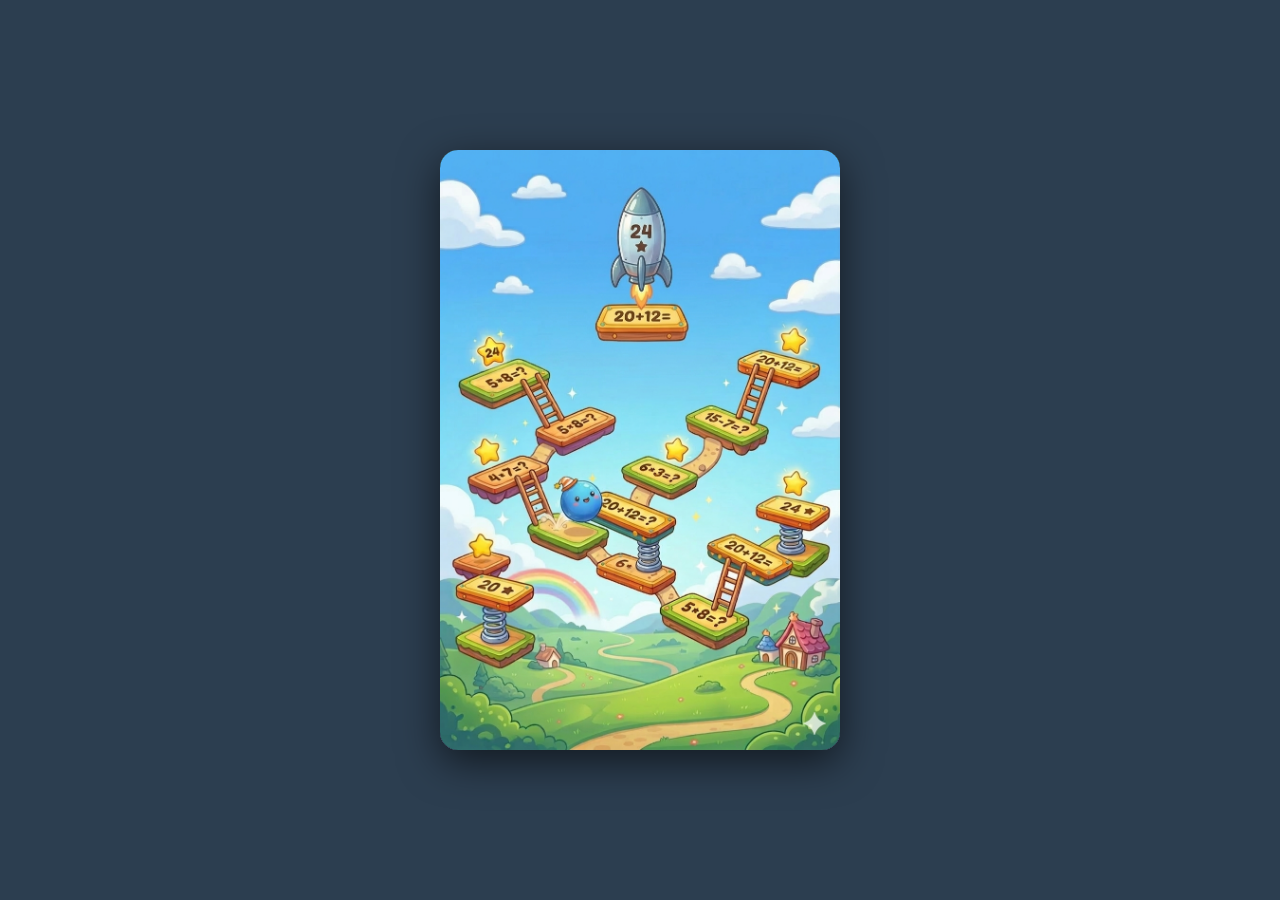
==== commit 813c0f69: "Update index.html" ====
--- a/mathe_hüpfer/index.html
+++ b/mathe_hüpfer/index.html
@@ -30,6 +30,23 @@
             background: linear-gradient(to bottom, #74ebd5, #9face6);
         }
 
+        /* ── Splash Screen ── */
+        #splash {
+            position: absolute; top: 0; left: 0;
+            width: 100%; height: 100%;
+            z-index: 100;
+            background: #1a252f;
+            display: flex; justify-content: center; align-items: center;
+            cursor: pointer;
+            transition: opacity 0.6s ease;
+        }
+        #splash img {
+            width: 100%; height: 100%;
+            object-fit: cover;
+            border-radius: 18px;
+        }
+        #splash.fade-out { opacity: 0; pointer-events: none; }
+
         /* ── Seiten ── */
         .page {
             position: absolute; top: 0; left: 0;
@@ -67,9 +84,7 @@
         .btn-red    { background: #c0392b; }
 
         /* ── Schwierigkeitsgrad ── */
-        .diff-selector {
-            display: flex; justify-content: center; gap: 8px; margin-bottom: 15px;
-        }
+        .diff-selector { display: flex; justify-content: center; gap: 8px; margin-bottom: 15px; }
         .btn-diff {
             background: rgba(255,255,255,0.1); border: 2px solid transparent;
             color: white; padding: 8px 12px; border-radius: 20px; font-family: inherit;
@@ -77,7 +92,7 @@
         }
         .btn-diff.active { background: rgba(255,255,255,0.25); border-color: #f1c40f; font-weight: bold; }
 
-        /* ── Slider für Einstellungen ── */
+        /* ── Einstellungen Slider ── */
         .slider-container { width: 100%; margin-bottom: 25px; text-align: left; }
         .slider-container label { font-size: 18px; font-weight: bold; color: #f1c40f; }
         input[type=range] { width: 100%; margin-top: 10px; accent-color: #f1c40f; height: 8px; }
@@ -105,7 +120,7 @@
             display: none; z-index: 25;
         }
 
-        /* ── Mainpage Highscore ── */
+        /* ── Highscore Tabelle ── */
         .hs-table { width: 100%; border-collapse: collapse; font-size: 16px; margin: 5px 0 16px 0; }
         .hs-table th { background: rgba(241,196,15,0.2); color: #f1c40f; padding: 7px; border-bottom: 2px solid #f1c40f; }
         .hs-table td { padding: 7px 5px; border-bottom: 1px solid rgba(255,255,255,0.1); }
@@ -124,35 +139,35 @@
 </head>
 <body>
 <div id="app">
+
+    <!-- ═══════════════════════════════
+         SPLASH SCREEN
+    ═══════════════════════════════ -->
+    <div id="splash">
+        <img src="start.png" alt="Mathe-Hüpfer">
+    </div>
+
     <canvas id="gameCanvas" width="400" height="600"></canvas>
 
-    <!-- ═══════════════════════════════
-         SEITE 1 – MAINPAGE / HIGHSCORE
-    ═══════════════════════════════ -->
-    <div id="pageMain" class="page page-bg active">
+    <!-- MAINPAGE -->
+    <div id="pageMain" class="page page-bg">
         <h1>🏆 Mathe-Hüpfer</h1>
         <p class="subtitle">Wähle deine Schwierigkeit:</p>
-
-        <!-- SCHWIERIGKEITS-WAHL -->
         <div class="diff-selector">
-            <button id="btnEasy" class="btn-diff" onclick="changeDiff('easy')">🟢 Leicht</button>
+            <button id="btnEasy"   class="btn-diff" onclick="changeDiff('easy')">🟢 Leicht</button>
             <button id="btnNormal" class="btn-diff active" onclick="changeDiff('normal')">🟡 Normal</button>
-            <button id="btnHard" class="btn-diff" onclick="changeDiff('hard')">🔴 Schwer</button>
+            <button id="btnHard"   class="btn-diff" onclick="changeDiff('hard')">🔴 Schwer</button>
         </div>
-
         <table class="hs-table">
             <thead><tr><th>Modus</th><th>Highscore</th></tr></thead>
             <tbody id="hsBody"></tbody>
         </table>
-
         <button class="btn btn-orange" onclick="showPage('pageMenu')">🎮 Spielen</button>
         <button class="btn btn-blue"   onclick="showPage('pageHelp')">📖 Anleitung</button>
         <button class="btn btn-gray"   onclick="showPage('pageSettings')" style="margin-top:15px;">⚙️ Einstellungen</button>
     </div>
 
-    <!-- ═══════════════════════════════
-         SEITE 2 – MODUS-AUSWAHL
-    ═══════════════════════════════ -->
+    <!-- MODUS-AUSWAHL -->
     <div id="pageMenu" class="page page-overlay">
         <h2>Was möchtest<br>du üben?</h2>
         <button class="btn btn-green"  onclick="startGame('addsub')">➕ Addition &amp; Subtraktion</button>
@@ -161,50 +176,42 @@
         <button class="btn btn-gray"   onclick="showPage('pageMain')">⬅ Zurück</button>
     </div>
 
-    <!-- ═══════════════════════════════
-         SEITE 3 – ANLEITUNG
-    ═══════════════════════════════ -->
+    <!-- ANLEITUNG -->
     <div id="pageHelp" class="page page-overlay">
         <h2>📖 Spielanleitung</h2>
         <div class="rule-box">
-            <b>So geht's:</b><br>Hüpfe auf die Plattform mit der <b>richtigen Antwort</b>!<br>Falsche Plattformen <b>brechen weg</b>.<br>⬅️ ➡️ Tasten oder Finger zum Steuern.
+            <b>So geht's:</b><br>Hüpfe auf die Plattform mit der <b>richtigen Antwort</b>!<br>
+            Falsche Plattformen <b>brechen weg</b>.<br>⬅️ ➡️ Tasten oder Finger zum Steuern.
         </div>
         <div class="rule-box">
             <b>Gadgets:</b>
             <div class="gadget-grid">
-                <div>🚀 Rakete – hoch fliegen</div>
-                <div>🌀 Feder – Riesensprung</div>
-                <div>🛡️ Schild – ein Fehler ok</div>
-                <div>⭐ Stern – 2× Punkte</div>
-                <div>❄️ Zeitlupe – mehr Zeit</div>
-                <div>⚠️ Gadgets auf <b>falschen</b> Plattformen gehen verloren!</div>
+                <div>🚀 Rakete – hoch fliegen</div>  <div>🌀 Feder – Riesensprung</div>
+                <div>🛡️ Schild – ein Fehler ok</div>  <div>⭐ Stern – 2× Punkte</div>
+                <div>❄️ Zeitlupe – mehr Zeit</div>    <div>⚠️ Gadgets auf <b>falschen</b> Plattformen gehen verloren!</div>
             </div>
         </div>
         <button class="btn btn-gray" onclick="showPage('pageMain')">⬅ Zurück</button>
     </div>
 
-    <!-- ═══════════════════════════════
-         SEITE 4 – EINSTELLUNGEN
-    ═══════════════════════════════ -->
+    <!-- EINSTELLUNGEN -->
     <div id="pageSettings" class="page page-overlay">
         <h2>⚙️ Einstellungen</h2>
         <div class="rule-box" style="padding: 20px;">
             <div class="slider-container">
                 <label>🎵 Musik Lautstärke</label>
-                <input type="range" id="slideMusic" min="0" max="1" step="0.05" value="0.3">
+                <input type="range" id="slideMusic" min="0" max="1" step="0.05" value="0.25">
             </div>
             <div class="slider-container">
                 <label>🔊 Effekte Lautstärke</label>
                 <input type="range" id="slideSfx" min="0" max="1" step="0.05" value="0.5">
             </div>
-            <button class="btn btn-red" onclick="clearHighscores()" style="font-size:14px; padding:10px; margin-top:15px;">🗑 Highscores löschen</button>
+            <button class="btn btn-red" onclick="clearHighscores()" style="font-size:14px;padding:10px;margin-top:15px;">🗑 Highscores löschen</button>
         </div>
         <button class="btn btn-gray" onclick="showPage('pageMain')">⬅ Zurück</button>
     </div>
 
-    <!-- ═══════════════════════════════
-         SEITE 5 – SPIEL HUD
-    ═══════════════════════════════ -->
+    <!-- HUD -->
     <div id="hud">
         <button onclick="pauseToMain()">⬅ Menü</button>
         <span id="hudScore">Höhe: 0</span>
@@ -212,9 +219,7 @@
     </div>
     <div id="gadgetToast"></div>
 
-    <!-- ═══════════════════════════════
-         SEITE 6 – GAME OVER
-    ═══════════════════════════════ -->
+    <!-- GAME OVER -->
     <div id="pageGameOver" class="page page-overlay" style="display:none;">
         <h2 style="color:#e74c3c;">Oh nein! 😢</h2>
         <p style="font-size:15px;color:#bdc3c7;">Die Plattform ist zerbrochen.</p>
@@ -226,255 +231,198 @@
 </div>
 
 <script>
-// PWA Service Worker registrieren
-if('serviceWorker' in navigator) { navigator.serviceWorker.register('./sw.js').catch(()=>{}); }
-
-// ══════════════════════════════════════════════
-// AUDIO ENGINE (EFFEKTE & MUSIK)
-// ══════════════════════════════════════════════
+// ── PWA Service Worker ──
+if('serviceWorker' in navigator) {
+    navigator.serviceWorker.register('./sw.js').then(reg => {
+        reg.addEventListener('updatefound', () => {
+            const newWorker = reg.installing;
+            newWorker.addEventListener('statechange', () => {
+                if(newWorker.state === 'activated') window.location.reload();
+            });
+        });
+    }).catch(()=>{});
+}
+
+// ═══════════════════════════════════════════
+// AUDIO ENGINE
+// ═══════════════════════════════════════════
 const audioCtx = new (window.AudioContext || window.webkitAudioContext)();
-
-// Audio-Busse für Musik und SFX
 const musicMaster = audioCtx.createGain();
-const sfxMaster = audioCtx.createGain();
+const sfxMaster   = audioCtx.createGain();
 musicMaster.connect(audioCtx.destination);
 sfxMaster.connect(audioCtx.destination);
 
-// Lade gespeicherte Lautstärken
-let volMusic = parseFloat(localStorage.getItem('mh_vol_music') || '0.25');
-let volSfx   = parseFloat(localStorage.getItem('mh_vol_sfx')   || '0.5');
+let volMusic = parseFloat(localStorage.getItem('mh_vol_music') ?? '0.25');
+let volSfx   = parseFloat(localStorage.getItem('mh_vol_sfx')   ?? '0.5');
 musicMaster.gain.value = volMusic;
-sfxMaster.gain.value = volSfx;
+sfxMaster.gain.value   = volSfx;
+
+// Regler initialisieren
 document.getElementById('slideMusic').value = volMusic;
-document.getElementById('slideSfx').value = volSfx;
-
-// Regler-Events
+document.getElementById('slideSfx').value   = volSfx;
+
 document.getElementById('slideMusic').addEventListener('input', e => {
     volMusic = parseFloat(e.target.value);
     musicMaster.gain.value = volMusic;
     localStorage.setItem('mh_vol_music', volMusic);
 });
-document.getElementById('slideSfx').addEventListener('change', e => { // 'change' löst aus wenn man loslässt
+document.getElementById('slideSfx').addEventListener('change', e => {
     volSfx = parseFloat(e.target.value);
     sfxMaster.gain.value = volSfx;
     localStorage.setItem('mh_vol_sfx', volSfx);
-    playSound('jump'); // Test-Sound spielen
+    playSound('jump');
 });
 
 // Soundeffekte
 function playSound(type) {
-    if(audioCtx.state==='suspended') return;
+    if(audioCtx.state === 'suspended') return;
     const osc = audioCtx.createOscillator();
     const env = audioCtx.createGain();
     osc.connect(env); env.connect(sfxMaster);
     const t = audioCtx.currentTime;
-    
-    if(type==='jump'){
-        osc.type='sine'; osc.frequency.setValueAtTime(400,t); osc.frequency.exponentialRampToValueAtTime(800,t+0.1);
-        env.gain.setValueAtTime(0.4,t); env.gain.exponentialRampToValueAtTime(0.01,t+0.1);
-        osc.start(t); osc.stop(t+0.1);
-    }
-    else if(type==='break'){
-        osc.type='sawtooth'; osc.frequency.setValueAtTime(150,t); osc.frequency.exponentialRampToValueAtTime(30,t+0.2);
-        env.gain.setValueAtTime(0.5,t); env.gain.exponentialRampToValueAtTime(0.01,t+0.2);
-        osc.start(t); osc.stop(t+0.2);
-    }
-    else if(type==='spring'){
-        osc.type='square'; osc.frequency.setValueAtTime(300,t); osc.frequency.exponentialRampToValueAtTime(900,t+0.3);
-        env.gain.setValueAtTime(0.3,t); env.gain.exponentialRampToValueAtTime(0.01,t+0.3);
-        osc.start(t); osc.stop(t+0.3);
-    }
-    else if(type==='rocket'){
-        osc.type='sawtooth'; osc.frequency.setValueAtTime(100,t); osc.frequency.linearRampToValueAtTime(600,t+1.2);
-        env.gain.setValueAtTime(0.5,t); env.gain.exponentialRampToValueAtTime(0.01,t+1.2);
-        osc.start(t); osc.stop(t+1.2);
-    }
-    else if(type==='shield'){
-        osc.type='sine'; osc.frequency.setValueAtTime(500,t); osc.frequency.setValueAtTime(900,t+0.2);
-        env.gain.setValueAtTime(0.4,t); env.gain.exponentialRampToValueAtTime(0.01,t+0.3);
-        osc.start(t); osc.stop(t+0.3);
-    }
-    else if(type==='star'){
-        osc.type='sine'; osc.frequency.setValueAtTime(800,t); osc.frequency.exponentialRampToValueAtTime(1200,t+0.15);
-        env.gain.setValueAtTime(0.3,t); env.gain.exponentialRampToValueAtTime(0.01,t+0.15);
-        osc.start(t); osc.stop(t+0.15);
-    }
-}
-
-// ── Hintergrundmusik (Chiptune) ──
-const tuneMenu = [60,64,67,72, 69,65,60,65, 62,65,69,74, 67,64,60,64]; // Entspannt
-const tuneGame = [72,0,67,0, 64,67,72,0, 69,0,65,0, 60,65,69,0];       // Hüpfig
-
-let currentTune = [];
-let tuneIdx = 0;
-let nextNoteTime = 0;
-let musicTimer = null;
-let currentBpm = 100;
+    if(type==='jump'){osc.type='sine';osc.frequency.setValueAtTime(400,t);osc.frequency.exponentialRampToValueAtTime(800,t+0.1);env.gain.setValueAtTime(0.4,t);env.gain.exponentialRampToValueAtTime(0.01,t+0.1);osc.start(t);osc.stop(t+0.1);}
+    else if(type==='break'){osc.type='sawtooth';osc.frequency.setValueAtTime(150,t);osc.frequency.exponentialRampToValueAtTime(30,t+0.2);env.gain.setValueAtTime(0.5,t);env.gain.exponentialRampToValueAtTime(0.01,t+0.2);osc.start(t);osc.stop(t+0.2);}
+    else if(type==='spring'){osc.type='square';osc.frequency.setValueAtTime(300,t);osc.frequency.exponentialRampToValueAtTime(900,t+0.3);env.gain.setValueAtTime(0.3,t);env.gain.exponentialRampToValueAtTime(0.01,t+0.3);osc.start(t);osc.stop(t+0.3);}
+    else if(type==='rocket'){osc.type='sawtooth';osc.frequency.setValueAtTime(100,t);osc.frequency.linearRampToValueAtTime(600,t+1.2);env.gain.setValueAtTime(0.5,t);env.gain.exponentialRampToValueAtTime(0.01,t+1.2);osc.start(t);osc.stop(t+1.2);}
+    else if(type==='shield'){osc.type='sine';osc.frequency.setValueAtTime(500,t);osc.frequency.setValueAtTime(900,t+0.2);env.gain.setValueAtTime(0.4,t);env.gain.exponentialRampToValueAtTime(0.01,t+0.3);osc.start(t);osc.stop(t+0.3);}
+    else if(type==='star'){osc.type='sine';osc.frequency.setValueAtTime(800,t);osc.frequency.exponentialRampToValueAtTime(1200,t+0.15);env.gain.setValueAtTime(0.3,t);env.gain.exponentialRampToValueAtTime(0.01,t+0.15);osc.start(t);osc.stop(t+0.15);}
+}
+
+// Hintergrundmusik (Chiptune-Sequenzer)
+const tuneMenu = [60,64,67,72, 69,65,60,65, 62,65,69,74, 67,64,60,64];
+const tuneGame = [72,0,67,0,   64,67,72,0,  69,0,65,0,   60,65,69,0 ];
+let currentTune=[], tuneIdx=0, nextNoteTime=0, musicTimer=null, currentBpm=90;
 
 function scheduleMusicNote(note, time) {
-    if(note === 0) return;
-    const osc = audioCtx.createOscillator();
-    const env = audioCtx.createGain();
-    osc.type = 'square'; // 8-Bit Retro Sound
-    osc.frequency.value = 440 * Math.pow(2, (note - 69) / 12);
-    
+    if(note===0) return;
+    const osc=audioCtx.createOscillator(), env=audioCtx.createGain();
+    osc.type='square';
+    osc.frequency.value = 440 * Math.pow(2, (note-69)/12);
     env.gain.setValueAtTime(0, time);
-    env.gain.linearRampToValueAtTime(0.15, time + 0.02);
-    env.gain.exponentialRampToValueAtTime(0.001, time + 0.15);
-    
-    osc.connect(env);
-    env.connect(musicMaster);
-    osc.start(time);
-    osc.stop(time + 0.2);
-}
-
+    env.gain.linearRampToValueAtTime(0.15, time+0.02);
+    env.gain.exponentialRampToValueAtTime(0.001, time+0.15);
+    osc.connect(env); env.connect(musicMaster);
+    osc.start(time); osc.stop(time+0.2);
+}
 function musicScheduler() {
     while(nextNoteTime < audioCtx.currentTime + 0.1) {
         scheduleMusicNote(currentTune[tuneIdx], nextNoteTime);
-        const secPerBeat = 60.0 / currentBpm;
-        nextNoteTime += 0.25 * secPerBeat; // 16tel Noten
-        tuneIdx = (tuneIdx + 1) % currentTune.length;
+        nextNoteTime += 0.25 * (60.0/currentBpm);
+        tuneIdx = (tuneIdx+1) % currentTune.length;
     }
     musicTimer = setTimeout(musicScheduler, 25);
 }
-
 function startMusic(tune, bpm) {
     clearTimeout(musicTimer);
-    if(audioCtx.state === 'suspended') return; 
-    currentTune = tune;
-    currentBpm = bpm;
-    tuneIdx = 0;
+    if(audioCtx.state==='suspended') return;
+    currentTune=tune; currentBpm=bpm; tuneIdx=0;
     nextNoteTime = audioCtx.currentTime + 0.05;
     musicScheduler();
 }
-
 function stopMusic() { clearTimeout(musicTimer); }
 
-// Audio muss durch User-Klick gestartet werden (Browser-Richtlinie)
-let audioInit = false;
-function initAudio() {
-    if(audioInit) return;
-    audioInit = true;
-    if(audioCtx.state === 'suspended') audioCtx.resume();
-    if(!gameRunning) startMusic(tuneMenu, 90);
-}
-window.addEventListener('pointerdown', initAudio, {once:true});
-window.addEventListener('keydown', initAudio, {once:true});
-
-// Musik stoppen wenn App im Hintergrund ist
 document.addEventListener('visibilitychange', () => {
     if(document.hidden) audioCtx.suspend();
-    else if(audioInit) audioCtx.resume();
+    else if(audioCtx.state==='suspended') audioCtx.resume().then(()=>startMusic(gameRunning?tuneGame:tuneMenu, gameRunning?130:90));
 });
 
-// ══════════════════════════════════════════════
+// ═══════════════════════════════════════════
+// SPLASH SCREEN
+// ═══════════════════════════════════════════
+const splash = document.getElementById('splash');
+let splashDone = false;
+
+function dismissSplash() {
+    if(splashDone) return;
+    splashDone = true;
+    
+    // Audio starten (erster User-Touch erlaubt das!)
+    audioCtx.resume().then(() => startMusic(tuneMenu, 90));
+    
+    // Splash ausblenden
+    splash.classList.add('fade-out');
+    setTimeout(() => {
+        splash.style.display = 'none';
+        showPage('pageMain');
+    }, 600); // 600ms = Dauer des CSS-Fade-Out
+}
+
+// Splash nach 2 Sekunden automatisch schliessen ODER bei Berührung
+const splashAutoTimer = setTimeout(dismissSplash, 2000);
+splash.addEventListener('pointerdown', () => {
+    clearTimeout(splashAutoTimer);
+    dismissSplash();
+});
+
+// ═══════════════════════════════════════════
 // PHYSIK & SCHWIERIGKEIT
-// ══════════════════════════════════════════════
+// ═══════════════════════════════════════════
 const DIFF_SETTINGS = {
     easy:   { g: 0.15, j: -7,  s: -11.5, r: -12, ms: 5 },
     normal: { g: 0.35, j: -10.5, s: -17, r: -22, ms: 10 },
     hard:   { g: 0.45, j: -12,   s: -19, r: -26, ms: 12 }
 };
-
-let currentDifficulty = 'normal';
-let BASE_GRAVITY = DIFF_SETTINGS.normal.g;
-let JUMP = DIFF_SETTINGS.normal.j;
-let SPRING = DIFF_SETTINGS.normal.s;
-let ROCKET_SPD = DIFF_SETTINGS.normal.r;
-let MOVE_SPEED = DIFF_SETTINGS.normal.ms;
+let currentDifficulty='normal', BASE_GRAVITY=0.35, JUMP=-10.5, SPRING=-17, ROCKET_SPD=-22, MOVE_SPEED=10;
 
 function changeDiff(diff) {
-    currentDifficulty = diff;
-    document.querySelectorAll('.btn-diff').forEach(b => b.classList.remove('active'));
-    document.getElementById('btn' + diff.charAt(0).toUpperCase() + diff.slice(1)).classList.add('active');
-    
-    BASE_GRAVITY = DIFF_SETTINGS[diff].g;
-    JUMP = DIFF_SETTINGS[diff].j;
-    SPRING = DIFF_SETTINGS[diff].s;
-    ROCKET_SPD = DIFF_SETTINGS[diff].r;
-    MOVE_SPEED = DIFF_SETTINGS[diff].ms;
+    currentDifficulty=diff;
+    document.querySelectorAll('.btn-diff').forEach(b=>b.classList.remove('active'));
+    document.getElementById('btn'+diff.charAt(0).toUpperCase()+diff.slice(1)).classList.add('active');
+    const s=DIFF_SETTINGS[diff];
+    BASE_GRAVITY=s.g; JUMP=s.j; SPRING=s.s; ROCKET_SPD=s.r; MOVE_SPEED=s.ms;
     renderHighscores();
 }
 
-// ══════════════════════════════════════════════
+// ═══════════════════════════════════════════
 // NAVIGATION & HIGHSCORE
-// ══════════════════════════════════════════════
+// ═══════════════════════════════════════════
 const PAGES = ['pageMain','pageMenu','pageHelp','pageSettings'];
 function showPage(id) {
-    PAGES.forEach(p => {
-        const el = document.getElementById(p);
-        el.style.display = 'none';
-        el.classList.remove('active');
+    PAGES.forEach(p=>{const el=document.getElementById(p);el.style.display='none';el.classList.remove('active');});
+    const t=document.getElementById(id); t.style.display='flex'; t.classList.add('active');
+    if(id==='pageMain') renderHighscores();
+}
+
+const HS_MODES = { addsub:'➕ Addition & Subtraktion', muldiv:'✖️ Multiplikation & Division', mixed:'🎲 Gemischt' };
+function getHS(mode,diff){return parseInt(localStorage.getItem(`hs_${mode}_${diff}`)||'0');}
+function setHS(mode,diff,val){localStorage.setItem(`hs_${mode}_${diff}`,val);}
+
+function renderHighscores() {
+    const tbody=document.getElementById('hsBody'); tbody.innerHTML=''; let any=false;
+    const medals=['🥇','🥈','🥉']; let i=0;
+    Object.entries(HS_MODES).forEach(([mode,label])=>{
+        const hs=getHS(mode,currentDifficulty);
+        tbody.innerHTML+=`<tr><td>${label}</td><td class="hs-rank">${hs>0?medals[i]+' '+hs:'–'}</td></tr>`;
+        if(hs>0) any=true; i++;
     });
-    const target = document.getElementById(id);
-    target.style.display = 'flex';
-    target.classList.add('active');
-    if(id === 'pageMain') renderHighscores();
-}
-
-const HS_MODES = {
-    addsub: '➕ Addition & Subtraktion',
-    muldiv: '✖️ Multiplikation & Division',
-    mixed:  '🎲 Gemischt'
-};
-function getHS(mode, diff) { return parseInt(localStorage.getItem(`hs_${mode}_${diff}`)||'0'); }
-function setHS(mode, diff, val) { localStorage.setItem(`hs_${mode}_${diff}`, val); }
-
-function renderHighscores() {
-    const tbody = document.getElementById('hsBody');
-    tbody.innerHTML = '';
-    let any = false;
-    const medals = ['🥇','🥈','🥉'];
-    let i = 0;
-    Object.entries(HS_MODES).forEach(([mode, label]) => {
-        const hs = getHS(mode, currentDifficulty);
-        const tr = document.createElement('tr');
-        tr.innerHTML = `<td>${label}</td><td class="hs-rank">${hs > 0 ? medals[i]+' '+hs : '–'}</td>`;
-        tbody.appendChild(tr);
-        if(hs > 0) any = true;
-        i++;
-    });
-    if(!any) tbody.innerHTML = `<tr><td colspan="2" class="no-score">Noch keine Highscores auf diesem Level! 🚀</td></tr>`;
+    if(!any) tbody.innerHTML=`<tr><td colspan="2" class="no-score">Noch keine Highscores! Los geht's 🚀</td></tr>`;
 }
 
 function clearHighscores() {
     if(confirm('Alle Highscores wirklich löschen?')) {
-        Object.keys(HS_MODES).forEach(mode => {
-            ['easy','normal','hard'].forEach(diff => localStorage.removeItem(`hs_${mode}_${diff}`));
-        });
+        Object.keys(HS_MODES).forEach(m=>['easy','normal','hard'].forEach(d=>localStorage.removeItem(`hs_${m}_${d}`)));
         renderHighscores();
     }
 }
 
-// ══════════════════════════════════════════════
+// ═══════════════════════════════════════════
 // SPIELMECHANIK
-// ══════════════════════════════════════════════
-const canvas = document.getElementById('gameCanvas');
-const ctx = canvas.getContext('2d');
-const hud = document.getElementById('hud');
-const hudScore = document.getElementById('hudScore');
-const hudHigh = document.getElementById('hudHigh');
-const toast = document.getElementById('gadgetToast');
-const pageGO = document.getElementById('pageGameOver');
-
-let gameRunning=false, currentMode='mixed';
-let score=0, highScore=0;
+// ═══════════════════════════════════════════
+const canvas=document.getElementById('gameCanvas'), ctx=canvas.getContext('2d');
+const hud=document.getElementById('hud'), hudScore=document.getElementById('hudScore'), hudHigh=document.getElementById('hudHigh');
+const toast=document.getElementById('gadgetToast'), pageGO=document.getElementById('pageGameOver');
+
+let gameRunning=false, currentMode='mixed', score=0, highScore=0;
 let multi=1, shield=false, slow=false, slowT=0, starT=0;
-let player={x:200,y:300,r:12,vy:0,state:'normal',timer:0};
-let targetX=200, platforms=[];
+let player={x:200,y:300,r:12,vy:0,state:'normal',timer:0}, targetX=200, platforms=[];
 const PW=90, PH=50;
 
-const COLORS = [
-    { fill: '#ffb8b8', stroke: '#e84118' }, { fill: '#c7ecee', stroke: '#0984e3' },
-    { fill: '#badc58', stroke: '#6ab04c' }, { fill: '#f8c291', stroke: '#e55039' },
-    { fill: '#e056fd', stroke: '#be2edd' }, { fill: '#f6e58d', stroke: '#f0932b' }
+const COLORS=[
+    {fill:'#ffb8b8',stroke:'#e84118'},{fill:'#c7ecee',stroke:'#0984e3'},
+    {fill:'#badc58',stroke:'#6ab04c'},{fill:'#f8c291',stroke:'#e55039'},
+    {fill:'#e056fd',stroke:'#be2edd'},{fill:'#f6e58d',stroke:'#f0932b'}
 ];
-
-const GADGETS=[
-    {id:'rocket',emoji:'🚀',chance:0.06}, {id:'spring',emoji:'🌀',chance:0.12},
-    {id:'shield',emoji:'🛡️',chance:0.10}, {id:'star',  emoji:'⭐',chance:0.08},
-    {id:'slow',  emoji:'❄️',chance:0.08},
-];
+const GADGETS=[{id:'rocket',emoji:'🚀',chance:0.06},{id:'spring',emoji:'🌀',chance:0.12},{id:'shield',emoji:'🛡️',chance:0.10},{id:'star',emoji:'⭐',chance:0.08},{id:'slow',emoji:'❄️',chance:0.08}];
 function pickGadget(){let r=Math.random(),acc=0;for(let g of GADGETS){acc+=g.chance;if(r<acc)return g.id;}return null;}
 function rnd(a,b){return Math.floor(Math.random()*(b-a+1))+a;}
 
@@ -489,30 +437,18 @@
     let w;do{w=ans+rnd(1,5)*(Math.random()>0.5?1:-1);}while(w<0||w===ans);
     return{eq,ans,w};
 }
-
 function createFloor(y){
-    if(Math.random()<0.15){
-        platforms.push({x:rnd(80,230),y,type:'cloud',item:null});
-    } else {
-        const p=genProblem();
-        const opts=[p.ans,p.w].sort(()=>Math.random()-0.5);
-        const x1=rnd(10,110), x2=rnd(200,300);
-        const colorStyle = COLORS[Math.floor(Math.random() * COLORS.length)];
-        platforms.push({x:x1,y,type:'math',correct:opts[0]===p.ans,eq:p.eq,ans:opts[0],broken:false,item:pickGadget(), color: colorStyle});
-        platforms.push({x:x2,y,type:'math',correct:opts[1]===p.ans,eq:p.eq,ans:opts[1],broken:false,item:pickGadget(), color: colorStyle});
-    }
-}
-
+    if(Math.random()<0.15){ platforms.push({x:rnd(80,230),y,type:'cloud',item:null}); return; }
+    const p=genProblem(), opts=[p.ans,p.w].sort(()=>Math.random()-0.5);
+    const x1=rnd(10,110),x2=rnd(200,300),c=COLORS[Math.floor(Math.random()*COLORS.length)];
+    platforms.push({x:x1,y,type:'math',correct:opts[0]===p.ans,eq:p.eq,ans:opts[0],broken:false,item:pickGadget(),color:c});
+    platforms.push({x:x2,y,type:'math',correct:opts[1]===p.ans,eq:p.eq,ans:opts[1],broken:false,item:pickGadget(),color:c});
+}
 function initPlatforms(){
     platforms=[]; platforms.push({x:155,y:550,type:'cloud',item:null});
     for(let i=1;i<7;i++) createFloor(550-i*115);
 }
-
-function showToast(txt){
-    toast.innerText=txt; toast.style.display='block';
-    clearTimeout(toast._t); toast._t=setTimeout(()=>toast.style.display='none',2000);
-}
-
+function showToast(txt){toast.innerText=txt;toast.style.display='block';clearTimeout(toast._t);toast._t=setTimeout(()=>toast.style.display='none',2000);}
 function activateGadget(id){
     if(id==='rocket'){playSound('rocket');player.state='rocket';player.timer=80;showToast('🚀 Rakete!');}
     else if(id==='spring'){playSound('spring');player.vy=SPRING;showToast('🌀 Superfeder!');}
@@ -527,144 +463,106 @@
 canvas.addEventListener('mousemove',e=>{targetX=e.clientX-canvas.getBoundingClientRect().left;});
 canvas.addEventListener('touchmove',e=>{e.preventDefault();targetX=e.touches[0].clientX-canvas.getBoundingClientRect().left;},{passive:false});
 
-let rawHeight = 0; 
+let rawHeight=0;
 function update(){
     if(!gameRunning) return;
-    const gravity = slow ? BASE_GRAVITY*0.45 : BASE_GRAVITY;
-    const ms      = slow ? MOVE_SPEED*0.6 : MOVE_SPEED;
-
-    if(keys['ArrowLeft']||keys['a'])  targetX -= ms;
-    if(keys['ArrowRight']||keys['d']) targetX += ms;
-
+    const gravity=slow?BASE_GRAVITY*0.45:BASE_GRAVITY, ms=slow?MOVE_SPEED*0.6:MOVE_SPEED;
+    if(keys['ArrowLeft']||keys['a']) targetX-=ms;
+    if(keys['ArrowRight']||keys['d']) targetX+=ms;
     if(slowT>0){slowT--;if(slowT<=0)slow=false;}
     if(starT>0){starT--;if(starT<=0)multi=1;}
-
-    if(player.state==='rocket'){
-        player.vy=ROCKET_SPD; player.timer--;
-        if(player.timer<=0){player.state='normal';player.vy=JUMP;}
-    } else player.vy+=gravity;
-
-    player.x += (targetX-player.x)*0.2;
-    if(player.x > canvas.width+player.r){player.x=-player.r; targetX=player.x;}
-    if(player.x < -player.r){player.x=canvas.width+player.r; targetX=player.x;}
-    player.y += player.vy;
-
-    // Kollision
-    if(player.vy>0 && player.state!=='rocket'){
+    if(player.state==='rocket'){player.vy=ROCKET_SPD;player.timer--;if(player.timer<=0){player.state='normal';player.vy=JUMP;}}
+    else player.vy+=gravity;
+    player.x+=(targetX-player.x)*0.2;
+    if(player.x>canvas.width+player.r){player.x=-player.r;targetX=player.x;}
+    if(player.x<-player.r){player.x=canvas.width+player.r;targetX=player.x;}
+    player.y+=player.vy;
+    if(player.vy>0&&player.state!=='rocket'){
         let hit=null;
         for(const p of platforms){
             if(p.broken) continue;
-            const onX = player.x > p.x-(player.r/2) && player.x < p.x+PW+(player.r/2);
-            const onY = player.y+player.r >= p.y && player.y+player.r <= p.y+18;
-            if(onX&&onY){hit=p;break;}
+            if(player.x>p.x-(player.r/2)&&player.x<p.x+PW+(player.r/2)&&player.y+player.r>=p.y&&player.y+player.r<=p.y+18){hit=p;break;}
         }
         if(hit){
             if(hit.type==='cloud'||hit.correct){
-                if(hit.item){activateGadget(hit.item);hit.item=null;}
-                else{playSound('jump');player.vy=JUMP;}
+                if(hit.item){activateGadget(hit.item);hit.item=null;}else{playSound('jump');player.vy=JUMP;}
                 player.y=hit.y-player.r;
             } else {
-                if(shield){ shield=false;playSound('shield');player.vy=JUMP;player.y=hit.y-player.r;hit.broken=true;showToast('🛡️ Schutzschild benutzt!');} 
-                else { playSound('break');hit.broken=true; }
+                if(shield){shield=false;playSound('shield');player.vy=JUMP;player.y=hit.y-player.r;hit.broken=true;showToast('🛡️ Schutzschild benutzt!');}
+                else{playSound('break');hit.broken=true;}
             }
         }
     }
-
-    const mid = canvas.height/2;
-    if(player.y < mid){
-        const diff = mid - player.y;
-        player.y = mid;
-        rawHeight += diff;
-        score = Math.floor(rawHeight / 20) * multi;
-        hudScore.innerText = 'Höhe: '+score;
-        if(score > highScore) { highScore = score; hudHigh.innerText = '⭐ '+highScore; }
+    const mid=canvas.height/2;
+    if(player.y<mid){
+        const diff=mid-player.y; player.y=mid;
+        rawHeight+=diff; score=Math.floor(rawHeight/20)*multi;
+        hudScore.innerText='Höhe: '+score;
+        if(score>highScore){highScore=score;hudHigh.innerText='⭐ '+highScore;}
         platforms.forEach(p=>p.y+=diff);
     }
-
-    platforms = platforms.filter(p=>p.y < canvas.height+60);
-    if(platforms[platforms.length-1].y > 100) createFloor(platforms[platforms.length-1].y-115);
-
-    if(player.y > canvas.height){
-        gameRunning=false;
-        stopMusic(); // Spielmusik stoppen
-        const prev = getHS(currentMode, currentDifficulty);
-        if(score > prev) setHS(currentMode, currentDifficulty, score);
-        document.getElementById('goScore').innerText = 'Erreichte Höhe: '+score;
-        document.getElementById('goHigh').innerText  = score>prev ? '🎉 Neuer Highscore!' : 'Highscore: '+Math.max(score,prev);
-        pageGO.style.display='flex';
-        hud.style.display='none';
-        toast.style.display='none';
-    }
-}
-
+    platforms=platforms.filter(p=>p.y<canvas.height+60);
+    if(platforms[platforms.length-1].y>100) createFloor(platforms[platforms.length-1].y-115);
+    if(player.y>canvas.height){
+        gameRunning=false; stopMusic();
+        const prev=getHS(currentMode,currentDifficulty);
+        if(score>prev) setHS(currentMode,currentDifficulty,score);
+        document.getElementById('goScore').innerText='Erreichte Höhe: '+score;
+        document.getElementById('goHigh').innerText=score>prev?'🎉 Neuer Highscore!':'Highscore: '+Math.max(score,prev);
+        pageGO.style.display='flex'; hud.style.display='none'; toast.style.display='none';
+        startMusic(tuneMenu,90); // Menümusik nach Game Over
+    }
+}
 function drawGadgetIcon(p){
     if(!p.item) return;
-    const g=GADGETS.find(g=>g.id===p.item);
-    if(!g) return;
+    const g=GADGETS.find(g=>g.id===p.item); if(!g) return;
     ctx.font="17px 'Comic Sans MS', sans-serif"; ctx.textAlign='center';
-    ctx.fillText(g.emoji, p.x+PW/2, p.y-6);
-}
-
+    ctx.fillText(g.emoji,p.x+PW/2,p.y-6);
+}
 function draw(){
     ctx.clearRect(0,0,canvas.width,canvas.height);
-
     if(slow){ctx.fillStyle='rgba(100,180,255,0.07)';ctx.fillRect(0,0,canvas.width,canvas.height);}
     if(shield){ctx.strokeStyle='rgba(255,215,0,0.55)';ctx.lineWidth=8;ctx.strokeRect(4,4,canvas.width-8,canvas.height-8);}
     if(multi>1){ctx.strokeStyle='rgba(255,140,0,0.55)';ctx.lineWidth=8;ctx.strokeRect(4,4,canvas.width-8,canvas.height-8);}
-
     for(const p of platforms){
-        if(p.broken){
-            ctx.fillStyle='rgba(231,76,60,0.45)';
-            ctx.fillRect(p.x,p.y+10,PW/2-2,PH);
-            ctx.fillRect(p.x+PW/2+2,p.y+20,PW/2-2,PH);
-            continue;
-        }
-        if(p.type==='cloud'){
-            ctx.fillStyle='rgba(255,255,255,0.92)'; ctx.beginPath();
-            ctx.arc(p.x+15,p.y+20,18,0,Math.PI*2); ctx.arc(p.x+45,p.y+10,22,0,Math.PI*2); ctx.arc(p.x+75,p.y+20,18,0,Math.PI*2);
-            ctx.fill();
-        } else {
-            ctx.fillStyle = p.color ? p.color.fill : '#f8c291';
-            ctx.beginPath(); if(ctx.roundRect)ctx.roundRect(p.x,p.y,PW,PH,8); else ctx.rect(p.x,p.y,PW,PH);
-            ctx.fill(); ctx.lineWidth=3; ctx.strokeStyle = p.color ? p.color.stroke : '#e55039'; ctx.stroke();
-            
-            ctx.fillStyle='#2c3e50'; ctx.font="bold 15px 'Comic Sans MS', 'Chalkboard SE', 'Marker Felt', sans-serif"; ctx.textAlign='center';
-            ctx.fillText(p.eq, p.x+PW/2, p.y+19);
-            ctx.fillStyle= p.color ? p.color.stroke : '#c0392b'; ctx.font="bold 19px 'Comic Sans MS', 'Chalkboard SE', 'Marker Felt', sans-serif";
-            ctx.fillText('= '+p.ans, p.x+PW/2, p.y+41);
+        if(p.broken){ctx.fillStyle='rgba(231,76,60,0.45)';ctx.fillRect(p.x,p.y+10,PW/2-2,PH);ctx.fillRect(p.x+PW/2+2,p.y+20,PW/2-2,PH);continue;}
+        if(p.type==='cloud'){ctx.fillStyle='rgba(255,255,255,0.92)';ctx.beginPath();ctx.arc(p.x+15,p.y+20,18,0,Math.PI*2);ctx.arc(p.x+45,p.y+10,22,0,Math.PI*2);ctx.arc(p.x+75,p.y+20,18,0,Math.PI*2);ctx.fill();}
+        else{
+            ctx.fillStyle=p.color?p.color.fill:'#f8c291';
+            ctx.beginPath();if(ctx.roundRect)ctx.roundRect(p.x,p.y,PW,PH,8);else ctx.rect(p.x,p.y,PW,PH);
+            ctx.fill();ctx.lineWidth=3;ctx.strokeStyle=p.color?p.color.stroke:'#e55039';ctx.stroke();
+            ctx.fillStyle='#2c3e50';ctx.font="bold 15px 'Comic Sans MS','Chalkboard SE',sans-serif";ctx.textAlign='center';
+            ctx.fillText(p.eq,p.x+PW/2,p.y+19);
+            ctx.fillStyle=p.color?p.color.stroke:'#c0392b';ctx.font="bold 19px 'Comic Sans MS','Chalkboard SE',sans-serif";
+            ctx.fillText('= '+p.ans,p.x+PW/2,p.y+41);
         }
         drawGadgetIcon(p);
     }
-
     if(gameRunning){
-        if(shield){ ctx.beginPath();ctx.arc(player.x,player.y,player.r+9,0,Math.PI*2); ctx.fillStyle='rgba(255,215,0,0.22)';ctx.fill(); ctx.strokeStyle='gold';ctx.lineWidth=2;ctx.stroke(); }
-        if(multi>1){ ctx.beginPath();ctx.arc(player.x,player.y,player.r+9,0,Math.PI*2); ctx.fillStyle='rgba(255,140,0,0.22)';ctx.fill(); }
-        ctx.fillStyle = player.state==='rocket' ? '#f1c40f' : '#38ada9';
-        ctx.beginPath();ctx.arc(player.x,player.y,player.r,0,Math.PI*2);ctx.fill(); ctx.lineWidth=2;ctx.strokeStyle='#fff';ctx.stroke();
-        if(player.state==='rocket'){ ctx.fillStyle='#e55039';ctx.beginPath(); ctx.moveTo(player.x-6,player.y+player.r); ctx.lineTo(player.x, player.y+player.r+rnd(14,24)); ctx.lineTo(player.x+6,player.y+player.r);ctx.fill(); }
+        if(shield){ctx.beginPath();ctx.arc(player.x,player.y,player.r+9,0,Math.PI*2);ctx.fillStyle='rgba(255,215,0,0.22)';ctx.fill();ctx.strokeStyle='gold';ctx.lineWidth=2;ctx.stroke();}
+        if(multi>1){ctx.beginPath();ctx.arc(player.x,player.y,player.r+9,0,Math.PI*2);ctx.fillStyle='rgba(255,140,0,0.22)';ctx.fill();}
+        ctx.fillStyle=player.state==='rocket'?'#f1c40f':'#38ada9';
+        ctx.beginPath();ctx.arc(player.x,player.y,player.r,0,Math.PI*2);ctx.fill();
+        ctx.lineWidth=2;ctx.strokeStyle='#fff';ctx.stroke();
+        if(player.state==='rocket'){ctx.fillStyle='#e55039';ctx.beginPath();ctx.moveTo(player.x-6,player.y+player.r);ctx.lineTo(player.x,player.y+player.r+rnd(14,24));ctx.lineTo(player.x+6,player.y+player.r);ctx.fill();}
     }
     requestAnimationFrame(()=>{update();draw();});
 }
 
 function startGame(mode){
-    if(audioCtx.state==='suspended') audioCtx.resume();
-    currentMode = mode; highScore = getHS(mode, currentDifficulty);
+    currentMode=mode; highScore=getHS(mode,currentDifficulty);
     PAGES.forEach(p=>document.getElementById(p).style.display='none');
     pageGO.style.display='none'; hud.style.display='flex'; hudHigh.innerText='⭐ '+highScore;
-    rawHeight=0; score=0; multi=1; shield=false; slow=false; slowT=0; starT=0;
+    rawHeight=0;score=0;multi=1;shield=false;slow=false;slowT=0;starT=0;
     player={x:200,y:300,r:12,vy:0,state:'normal',timer:0}; targetX=200;
     for(let k in keys) keys[k]=false;
     initPlatforms(); gameRunning=true;
-    
-    startMusic(tuneGame, 130); // Schnelle Musik für das Spiel
-}
-
-function restartGame(){ pageGO.style.display='none'; startGame(currentMode); }
-
+    startMusic(tuneGame, 130);
+}
+function restartGame(){pageGO.style.display='none';startGame(currentMode);}
 function pauseToMain(){
-    gameRunning=false; hud.style.display='none'; pageGO.style.display='none'; toast.style.display='none';
-    showPage('pageMain');
-    startMusic(tuneMenu, 90); // Ruhige Musik für das Menü
+    gameRunning=false;hud.style.display='none';pageGO.style.display='none';toast.style.display='none';
+    showPage('pageMain'); startMusic(tuneMenu,90);
 }
 
 changeDiff('normal');
